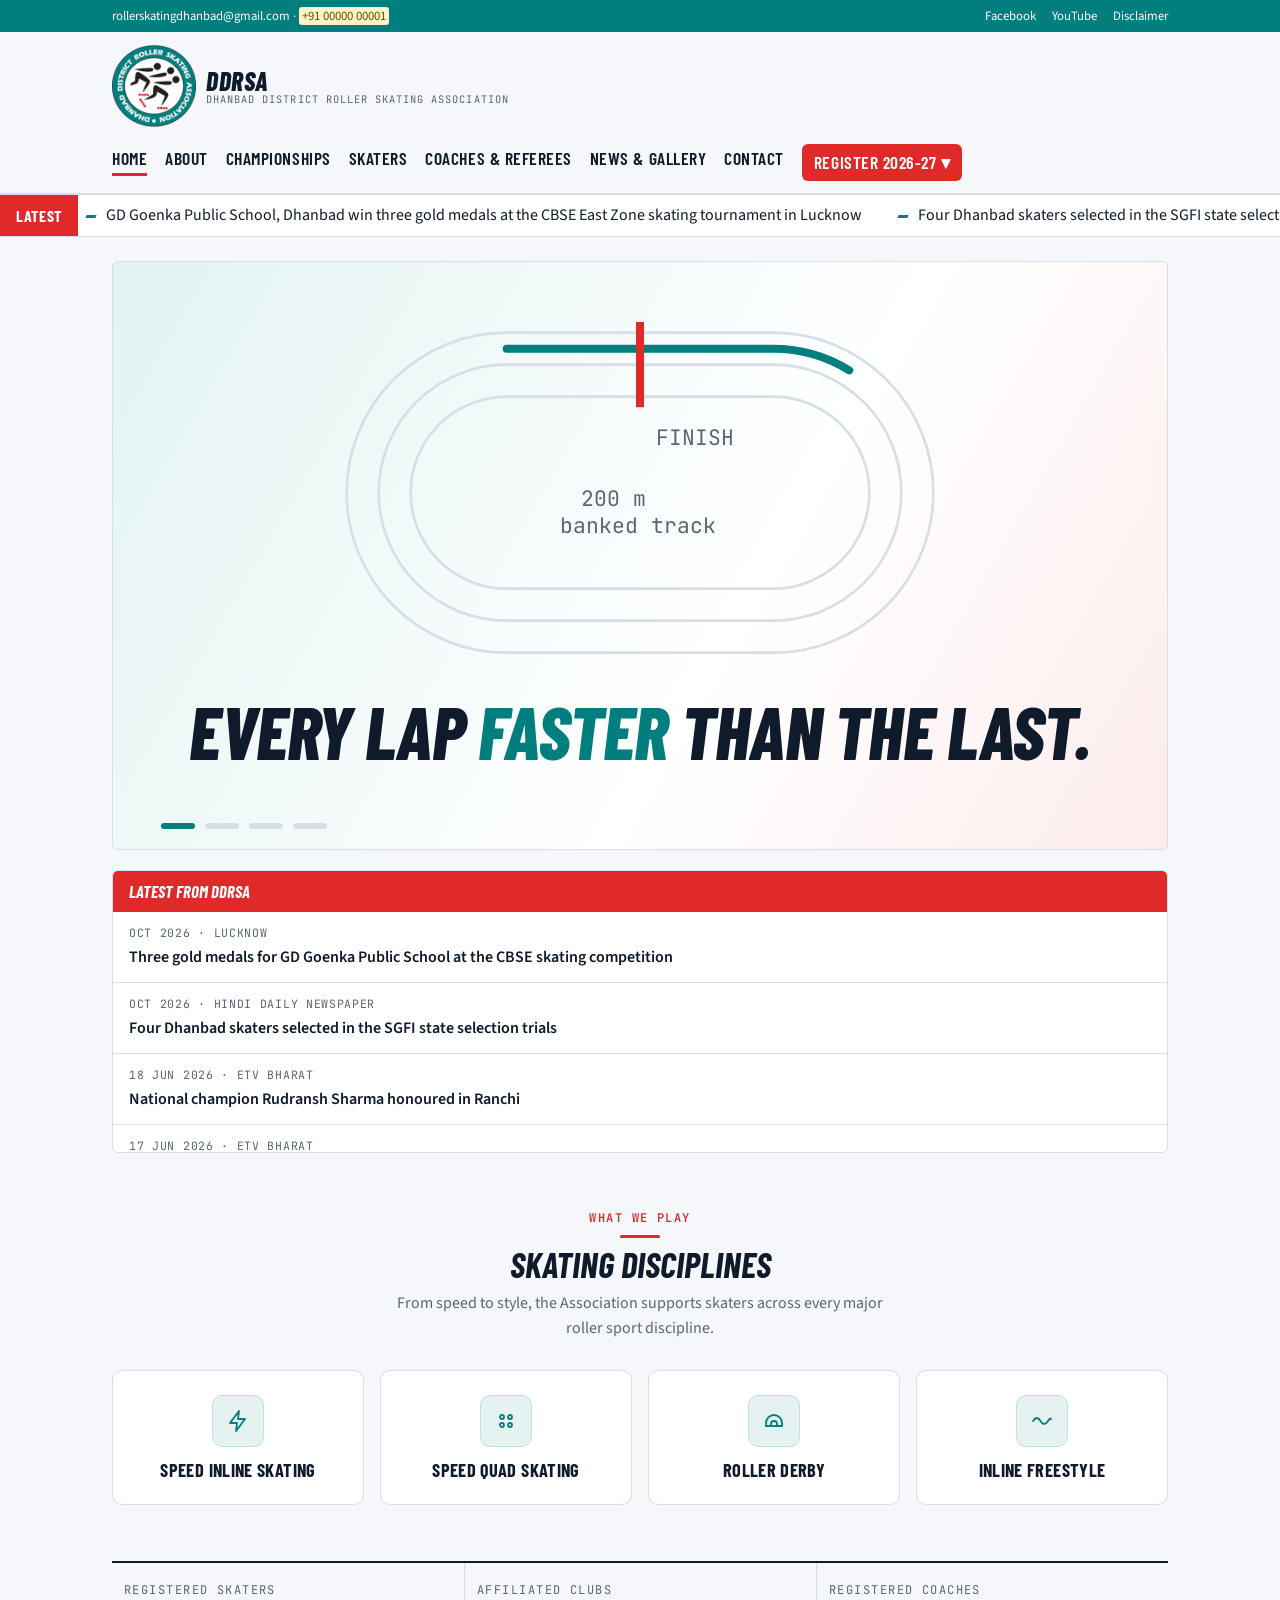
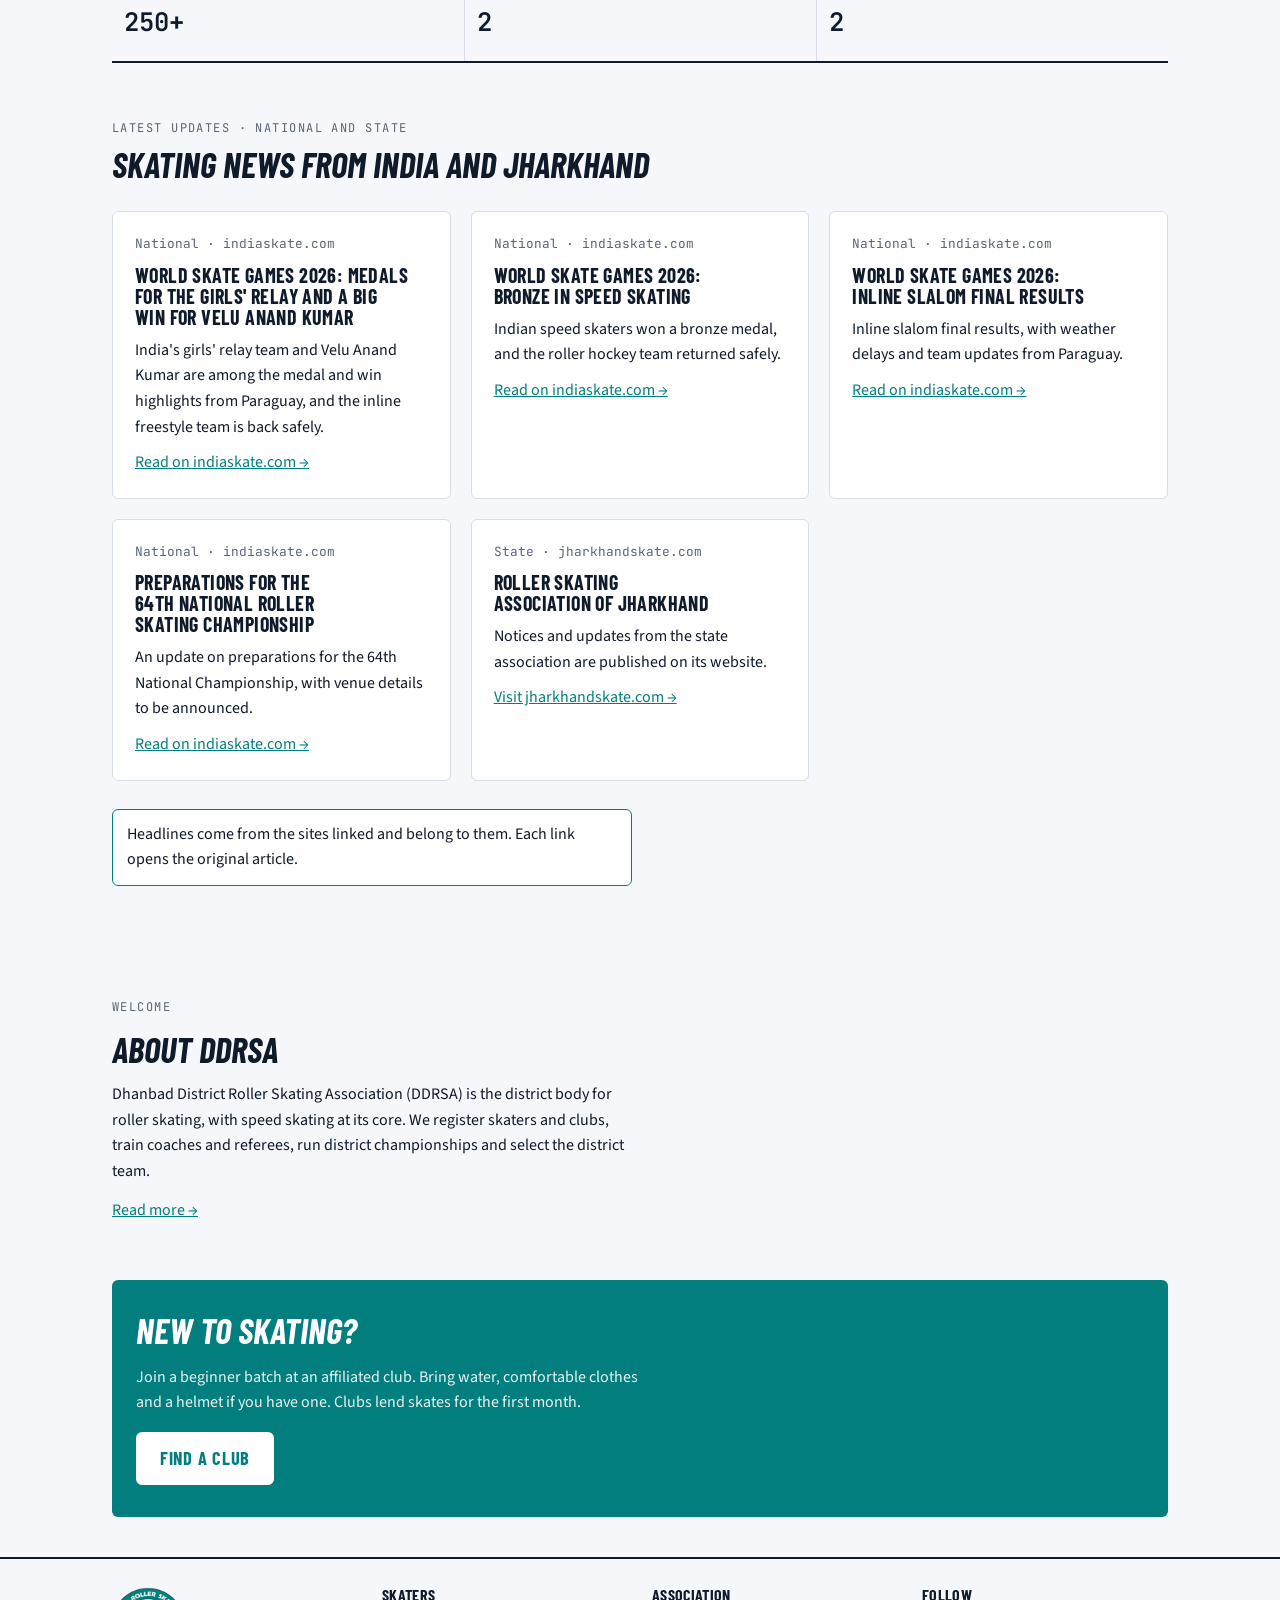
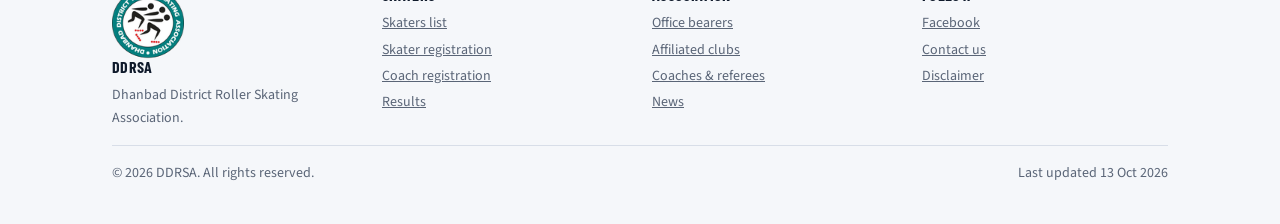
==== index.html @ 50cd53fa "Home stats: remove State medals, Registered skaters 250+ Co-Authored-By: Claude Sonnet 5.5 <noreply@" ====
<!doctype html>
<html lang="en">
<head>
<meta charset="utf-8">
<meta name="viewport" content="width=device-width, initial-scale=1, viewport-fit=cover">
<title>DDRSA Speed Skating</title>
<meta name="description" content="DDRSA, the Dhanbad District Roller Skating Association: skater registration, championships, results, coaches, referees and news.">
<link rel="preconnect" href="https://fonts.googleapis.com">
<link rel="preconnect" href="https://fonts.gstatic.com" crossorigin>
<link rel="stylesheet" href="https://fonts.googleapis.com/css2?family=Barlow+Condensed:ital,wght@0,600;0,700;1,700;1,800&family=JetBrains+Mono:wght@400;500;600&family=Source+Sans+3:wght@400;600&display=swap">
<link rel="stylesheet" href="styles.css">
<link rel="icon" href="img/ddrsa-logo-32.png">
</head>
<body>
<div class="topbar">
  <div class="wrap">
    <span>rollerskatingdhanbad@gmail.com · <span class="ph">+91 00000 00001</span></span>
    <span class="links">
      <a href="https://www.facebook.com/profile.php?id=61550527074997" target="_blank" rel="noopener">Facebook</a>
      <a href="https://www.facebook.com/profile.php?id=61550527074997" target="_blank" rel="noopener">YouTube</a>
      <a href="contact.html#disclaimer">Disclaimer</a>
    </span>
  </div>
</div>
<header class="site-head">
  <div class="wrap">
    <a class="brand" href="index.html">
      <img class="brand-mark" src="img/ddrsa-logo-192.png" alt="DDRSA logo" width="60" height="60">
      <span class="brand-name">DDRSA<span class="brand-sub">Dhanbad District Roller Skating Association</span></span>
    </a>
    <nav aria-label="Main">
      <ul class="nav">
      <li><a href="index.html" aria-current="page">Home</a></li>
      <li><a href="about.html">About</a></li>
      <li><a href="championships.html">Championships</a></li>
      <li><a href="skaters.html">Skaters</a></li>
      <li><a href="officials.html">Coaches &amp; Referees</a></li>
      <li><a href="news.html">News &amp; Gallery</a></li>
      <li><a href="contact.html">Contact</a></li>
      <li class="cta has-sub">
        <button type="button" class="sub-toggle" aria-expanded="false" aria-controls="reg-menu">Register 2026-27 <span aria-hidden="true">▾</span></button>
        <ul class="sub" id="reg-menu" hidden>
          <li><a href="registration.html#skater">Skater registration</a></li>
          <li><a href="registration.html#coach">Coach registration</a></li>
        </ul>
      </li>
      </ul>
    </nav>
  </div>
</header>
<main>
<section class="ribbon" aria-label="Latest announcements">
  <span class="ribbon-label">Latest</span>
  <div class="ribbon-viewport">
    <div class="ribbon-track">
      <ul><li><a href="news.html#news">GD Goenka Public School, Dhanbad win three gold medals at the CBSE East Zone skating tournament in Lucknow</a></li><li><a href="news.html#news">Four Dhanbad skaters selected in the SGFI state selection trials</a></li><li><a href="news.html">National champion Rudransh Sharma honoured at the national championship in Ranchi</a></li></ul>
      <ul aria-hidden="true"><li><a tabindex="-1" href="news.html#news">GD Goenka Public School, Dhanbad win three gold medals at the CBSE East Zone skating tournament in Lucknow</a></li><li><a tabindex="-1" href="news.html#news">Four Dhanbad skaters selected in the SGFI state selection trials</a></li><li><a tabindex="-1" href="news.html">National champion Rudransh Sharma honoured at the national championship in Ranchi</a></li></ul>
    </div>
  </div>
</section>

<div class="wrap">
  <div class="hero-grid">
  <section class="slider" aria-roledescription="carousel" aria-label="Highlights">
    <div class="slide slide-hero" data-slide>
      <svg class="track-art" viewBox="0 0 480 280" role="img" aria-label="A 200 metre skating track">
      <rect class="oval" x="20" y="20" width="440" height="240" rx="120"/>
      <rect class="oval" x="44" y="44" width="392" height="192" rx="96"/>
      <rect class="oval" x="68" y="68" width="344" height="144" rx="72"/>
      <rect class="oval-strong" x="32" y="32" width="416" height="216" rx="108"/>
      <line class="finish" x1="240" y1="12" x2="240" y2="76"/>
      <text x="252" y="104">FINISH</text>
      <text x="196" y="150">200 m</text>
      <text x="180" y="170">banked track</text>
    </svg>
      <h1>Every lap <span>faster</span> than the last.</h1>
    </div>
    <div class="slide" data-slide hidden>
      <div class="stack">
        <p class="eyebrow">CBSE East Zone, Lucknow</p>
        <h2>Three gold medals for <span>GD Goenka</span> Public School, Dhanbad</h2>
        <p>Rudransh Sharma won two golds and Prisha Ojha one at the CBSE East Zone Roller Skating Tournament in Lucknow.</p>
        <div class="actions"><a class="btn btn-primary" href="news.html#news">Read more</a></div>
      </div>
      <img class="slide-photo" src="img/cbse-east-zone-2026.jpg" alt="Rudransh Sharma and Prisha Ojha with their gold medals in front of the CBSE East Zone Roller Skating Tournament 2026 banner" width="800" height="800">
    </div>
    <div class="slide" data-slide hidden>
      <div class="stack">
        <p class="eyebrow">SGFI Selection Trial</p>
        <h2>Four Dhanbad skaters selected in the <span>SGFI state trials</span></h2>
        <p>Hargun Kaur, Navya Seth, Rudransh Sharma and Prisha Ojha were picked at the 70th SGFI State Level Open Trials in Ranchi for the Jharkhand state camp, ahead of the national SGFI competition.</p>
        <div class="actions"><a class="btn btn-primary" href="news.html#news">Read more</a></div>
      </div>
      <img class="slide-photo wide" src="img/sgfi-upper-wide.jpg" alt="Four Dhanbad skaters selected in the SGFI state selection trials, standing together in racing suits and helmets" width="960" height="540">
    </div>
    <div class="slide" data-slide hidden>
      <div class="stack">
        <p class="eyebrow">National championship</p>
        <h2>Dhanbad skaters race at the <span>12th National Ranking</span> championship</h2>
        <p>Skaters from Dhanbad joined Ranchi, Jamshedpur and Bokaro at the national ranking open speed skating championship at the new Khelgaon rink in Ranchi. Rudransh Sharma won three golds (200 m Time Trial, 500 m and 1 Lap Road), Uttam Kumar Rajwar won two silvers (3000 m Road and 500 m D) and Sharanaya Upadhyaa won bronze in the 4 Lap Rink event.</p>
        <div class="actions"><a class="btn btn-primary" href="news.html">Read more</a></div>
      </div>
      <div class="photo-row slide-row"><img src="img/podium-12th-ranking-a.jpg" alt="Podium photo of Dhanbad skaters with medals at the 12th National Ranking championship, photo 1" width="480" height="480"><img src="img/podium-12th-ranking-b.jpg" alt="Podium photo of Dhanbad skaters with medals at the 12th National Ranking championship, photo 2" width="480" height="480"><img src="img/podium-12th-ranking-c.jpg" alt="Podium photo of Dhanbad skaters with medals at the 12th National Ranking championship, photo 3" width="480" height="480"></div>
    </div>
    <div class="slider-ctrl" role="group" aria-label="Choose slide">
      <button class="dot" type="button" aria-label="Slide 1" aria-current="true"></button>
      <button class="dot" type="button" aria-label="Slide 2"></button>
      <button class="dot" type="button" aria-label="Slide 3"></button>
      <button class="dot" type="button" aria-label="Slide 4"></button>
    </div>
  </section>
  <aside class="updates" id="ddrsa-updates" aria-label="Latest updates from DDRSA" hidden>
    <h2 class="updates-title">Latest from DDRSA</h2>
    <div class="updates-view"><div class="updates-track" id="updates-track"></div></div>
  </aside>
  </div>

  <section class="section disciplines" id="disciplines">
    <div class="section-head center"><p class="eyebrow">What we play</p><h2>Skating disciplines</h2>
      <p>From speed to style, the Association supports skaters across every major roller sport discipline.</p></div>
    <div class="disc-grid">
      <article class="disc-card"><span class="disc-icon"><svg viewBox="0 0 24 24" width="24" height="24" fill="none" stroke="currentColor" stroke-width="1.8" stroke-linecap="round" stroke-linejoin="round" aria-hidden="true"><path d="M13 2 4 14h7l-1 8 9-12h-7l1-8z"/></svg></span><h3>Speed Inline Skating</h3></article>
      <article class="disc-card"><span class="disc-icon"><svg viewBox="0 0 24 24" width="24" height="24" fill="none" stroke="currentColor" stroke-width="1.8" stroke-linecap="round" stroke-linejoin="round" aria-hidden="true"><circle cx="8" cy="8" r="2"/><circle cx="16" cy="8" r="2"/><circle cx="8" cy="16" r="2"/><circle cx="16" cy="16" r="2"/></svg></span><h3>Speed Quad Skating</h3></article>
      <article class="disc-card"><span class="disc-icon"><svg viewBox="0 0 24 24" width="24" height="24" fill="none" stroke="currentColor" stroke-width="1.8" stroke-linecap="round" stroke-linejoin="round" aria-hidden="true"><path d="M4 17v-3a8 8 0 0 1 16 0v3"/><path d="M4 17h16"/><path d="M9 17v-2a3 3 0 0 1 6 0v2"/></svg></span><h3>Roller Derby</h3></article>
      <article class="disc-card"><span class="disc-icon"><svg viewBox="0 0 24 24" width="24" height="24" fill="none" stroke="currentColor" stroke-width="1.8" stroke-linecap="round" stroke-linejoin="round" aria-hidden="true"><path d="M3 12c2.5-4 5-4 7.5 0s5 4 7.5 0 2.5-2 3-2"/></svg></span><h3>Inline FreeStyle</h3></article>
    </div>
  </section>


  <div class="board" aria-label="Association at a glance">
    <div><span class="eyebrow">Registered skaters</span><span class="num">250+</span></div>
    <div><span class="eyebrow">Affiliated clubs</span><span class="num">2</span></div>
    <div><span class="eyebrow">Registered coaches</span><span class="num">2</span></div>
  </div>
  <section class="section" id="national-news">
    <div class="section-head"><p class="eyebrow">Latest updates · National and state</p><h2>Skating news from India and Jharkhand</h2></div>
    <div class="grid" id="national-grid">
      <article class="card" data-src="indiaskate.com">
        <span class="meta">National · indiaskate.com</span>
        <h3>World Skate Games 2026: medals for the girls' relay and a big win for Velu Anand Kumar</h3>
        <p>India's girls' relay team and Velu Anand Kumar are among the medal and win highlights from Paraguay, and the inline freestyle team is back safely.</p>
        <a href="https://indiaskate.com/world-skate-games-2026-historic-medals-for-girls-relay-and-velu-anand-kumar-massive-victory-against-host-nation-paraguay-and-safe-return-of-inline-freestyle-team/" target="_blank" rel="noopener">Read on indiaskate.com →</a>
      </article>
      <article class="card" data-src="indiaskate.com">
        <span class="meta">National · indiaskate.com</span>
        <h3>World Skate Games 2026: bronze in speed skating</h3>
        <p>Indian speed skaters won a bronze medal, and the roller hockey team returned safely.</p>
        <a href="https://indiaskate.com/world-skate-games-2026-bronze-medal-victory-in-speed-skating-roller-hockey-team-safe-return/" target="_blank" rel="noopener">Read on indiaskate.com →</a>
      </article>
      <article class="card" data-src="indiaskate.com">
        <span class="meta">National · indiaskate.com</span>
        <h3>World Skate Games 2026: inline slalom final results</h3>
        <p>Inline slalom final results, with weather delays and team updates from Paraguay.</p>
        <a href="https://indiaskate.com/fwd-world-skate-games-2026-inline-slalom-final-results-weather-delays-and-team-updates/" target="_blank" rel="noopener">Read on indiaskate.com →</a>
      </article>
      <article class="card" data-src="indiaskate.com">
        <span class="meta">National · indiaskate.com</span>
        <h3>Preparations for the 64th National Roller Skating Championship</h3>
        <p>An update on preparations for the 64th National Championship, with venue details to be announced.</p>
        <a href="https://indiaskate.com/preparations-for-the-64th-national-roller-skating-championship-venue-details-announcement/" target="_blank" rel="noopener">Read on indiaskate.com →</a>
      </article>
      <article class="card" data-src="jharkhandskate.com">
        <span class="meta">State · jharkhandskate.com</span>
        <h3>Roller Skating Association of Jharkhand</h3>
        <p>Notices and updates from the state association are published on its website.</p>
        <a href="https://jharkhandskate.com/" target="_blank" rel="noopener">Visit jharkhandskate.com →</a>
      </article>
    </div>
    <p class="notice">Headlines come from the sites linked and belong to them. Each link opens the original article.</p>
  </section>

  <section class="section split">
    <div class="stack">
      <p class="eyebrow">Welcome</p>
      <h2>About DDRSA</h2>
      <p>Dhanbad District Roller Skating Association (DDRSA) is the district body for roller skating, with speed skating at its core. We register skaters and clubs, train coaches and referees, run district championships and select the district team.</p>
      <a href="about.html">Read more →</a>
    </div>
  </section>

  <section class="band">
    <h2>New to skating?</h2>
    <p>Join a beginner batch at an affiliated club. Bring water, comfortable clothes and a helmet if you have one. Clubs lend skates for the first month.</p>
    <a class="btn" href="about.html#clubs">Find a club</a>
  </section>
</div>
</main>
<script>
(function () {
  var slides = document.querySelectorAll("[data-slide]"), dots = document.querySelectorAll(".dot"), i = 0, t;
  function show(n) {
    i = (n + slides.length) % slides.length;
    slides.forEach(function (s, k) { s.hidden = k !== i; });
    dots.forEach(function (d, k) { d.setAttribute("aria-current", k === i ? "true" : "false"); });
  }
  function auto() {
    if (window.matchMedia("(prefers-reduced-motion: reduce)").matches) return;
    clearInterval(t); t = setInterval(function () { show(i + 1); }, 6000);
  }
  dots.forEach(function (d, k) { d.addEventListener("click", function () { show(k); auto(); }); });
  auto();
})();
</script>
<footer class="site-foot">
  <div class="wrap">
    <div class="foot-cols">
      <div><img class="foot-logo" src="img/ddrsa-logo-96.png" alt="" width="72" height="72"><h3>DDRSA</h3><p>Dhanbad District Roller Skating Association.</p></div>
      <div><h3>Skaters</h3><ul>
        <li><a href="skaters.html">Skaters list</a></li>
        <li><a href="registration.html#skater">Skater registration</a></li>
        <li><a href="registration.html#coach">Coach registration</a></li>
        <li><a href="championships.html#results">Results</a></li>
        </ul></div>
      <div><h3>Association</h3><ul>
        <li><a href="about.html#bearers">Office bearers</a></li>
        <li><a href="about.html#clubs">Affiliated clubs</a></li>
        <li><a href="officials.html">Coaches &amp; referees</a></li>
        <li><a href="news.html">News</a></li></ul></div>
      <div><h3>Follow</h3><ul>
        <li><a href="https://www.facebook.com/profile.php?id=61550527074997" target="_blank" rel="noopener">Facebook</a></li>
        <li><a href="contact.html">Contact us</a></li>
        <li><a href="contact.html#disclaimer">Disclaimer</a></li></ul></div>
    </div>
    <div class="foot-bottom"><span>© 2026 DDRSA. All rights reserved.</span><span>Last updated 13 Oct 2026</span></div>
  </div>
</footer>
<script src="site-config.js"></script>
<script>
// Replaces the fixed cards with the latest posts when the feed loads; the fixed cards stay if it does not.
(function () {
  var grid = document.getElementById("national-grid");
  if (!window.DDRSA_API || !grid) return;
  fetch(window.DDRSA_API + "?feed=news").then(function (r) { return r.json(); }).then(function (d) {
    var items = (d.items || []).filter(function (i) { return i.title && /^https:\/\//i.test(i.link); });
    ["indiaskate.com", "jharkhandskate.com"].forEach(function (site) {
      var mine = items.filter(function (i) { return i.source === site; }).slice(0, site === "indiaskate.com" ? 4 : 2);
      if (!mine.length) return;
      grid.querySelectorAll('[data-src="' + site + '"]').forEach(function (c) { c.remove(); });
      mine.forEach(function (i) {
        var c = document.createElement("article"); c.className = "card"; c.setAttribute("data-src", site);
        var m = document.createElement("span"); m.className = "meta";
        var when = i.date ? new Date(i.date).toLocaleDateString("en-IN", { day: "numeric", month: "short", year: "numeric" }) + " · " : "";
        m.textContent = when + site;
        var t = document.createElement("h3"); t.textContent = i.title;
        var p = document.createElement("p"); p.textContent = i.excerpt || "";
        var a = document.createElement("a"); a.href = i.link; a.target = "_blank"; a.rel = "noopener"; a.textContent = "Read on " + site + " →";
        c.appendChild(m); c.appendChild(t); if (i.excerpt) c.appendChild(p); c.appendChild(a);
        grid.appendChild(c);
      });
    });
    grid.querySelectorAll('[data-src="jharkhandskate.com"]').forEach(function (c) { grid.appendChild(c); });
  }).catch(function () {});
})();
</script>
<script>
// Builds the "Latest from DDRSA" panel. Each item links to its card on news.html (ids n-1, n-2, ... in the same order).
(function () {
  var items = [["Oct 2026 · Lucknow", "Three gold medals for GD Goenka Public School at the CBSE skating competition"], ["Oct 2026 · Hindi daily newspaper", "Four Dhanbad skaters selected in the SGFI state selection trials"], ["18 Jun 2026 · ETV Bharat", "National champion Rudransh Sharma honoured in Ranchi"], ["17 Jun 2026 · ETV Bharat", "Dhanbad skaters race at the 12th National Ranking Open Speed Skating Championship"], ["12 Jan 2026 · ETV Bharat", "37 medals at 14: meet Dhanbad skater Rudransh"], ["30 Dec 2025 · Birsa Bhumi Live", "Gold and bronze at the 69th National School Skating Competition"], ["Aug 2025 · G D Goenka Public School, Dhanbad", "Dhanbad skaters win medals at the CBSE Zonal Skating Championship"], ["Jun 2025 · DDRSA", "Navya Barnwal wins silver at the 9th Ranking Open National Championship in Kolkata"], ["Feb 2025 · DDRSA", "Asian bronze medalist Dhanush Babu trains Dhanbad skaters"]];
  var panel = document.getElementById("ddrsa-updates"), track = document.getElementById("updates-track");
  if (!panel) return;
  function list(hidden) {
    var ul = document.createElement("ul"); if (hidden) ul.setAttribute("aria-hidden", "true");
    items.forEach(function (it, n) {
      var li = document.createElement("li"), a = document.createElement("a");
      a.href = "news.html#n-" + (n + 1); if (hidden) a.tabIndex = -1;
      var m = document.createElement("span"); m.textContent = it[0];
      var t = document.createElement("strong"); t.textContent = it[1];
      a.appendChild(m); a.appendChild(t); li.appendChild(a); ul.appendChild(li);
    });
    return ul;
  }
  track.appendChild(list(false)); track.appendChild(list(true));
  panel.hidden = false;
})();
</script>
<script src="site.js"></script>
</body>
</html>
---- styles.css ----
/* Layout concept: a 200 m skating track. Lane lines run under section heads,
   lap-time numbers set in mono, slanted condensed display type for speed. */
:root {
  --ink: #0f1a2b;          /* track asphalt navy */
  --paper: #f5f7fa;        /* rink-white, cool */
  --surface: #ffffff;
  --muted: #5a6577;
  --line: #d8dee8;
  --lane: #027e7e;         /* logo teal */
  --signal: #e02a2a;       /* logo wheel red */
  --on-lane: #ffffff;
  --ph-bg: #fff4c7;
  --ph-fg: #6b4e00;

  --f-display: "Barlow Condensed", "Arial Narrow", "Helvetica Neue", Arial, sans-serif;
  --f-body: "Source Sans 3", "Segoe UI", system-ui, -apple-system, sans-serif;
  --f-mono: "JetBrains Mono", ui-monospace, "SFMono-Regular", Menlo, monospace;

  --s-1: 0.875rem; --s0: 1rem; --s1: 1.25rem; --s2: 1.6rem; --s3: 2.2rem; --s4: clamp(2.6rem, 7vw, 4.6rem);
  --radius: 6px;
  --max: 1120px;
  color-scheme: light;
}

* { box-sizing: border-box; }
html { scroll-behavior: smooth; }
@media (prefers-reduced-motion: reduce) { html { scroll-behavior: auto; } * { animation: none !important; transition: none !important; } }
body {
  margin: 0; background: var(--paper); color: var(--ink);
  font-family: var(--f-body); font-size: var(--s0); line-height: 1.6;
}
img { max-width: 100%; display: block; }
a { color: var(--lane); }
a:focus-visible, button:focus-visible, input:focus-visible, select:focus-visible, textarea:focus-visible {
  outline: 3px solid var(--signal); outline-offset: 2px;
}
h1, h2, h3 { font-family: var(--f-display); line-height: 1.05; text-wrap: balance; margin: 0; }
h1 { font-size: var(--s4); font-weight: 800; font-style: italic; text-transform: uppercase; letter-spacing: -0.01em; }
h2 { font-size: var(--s3); font-weight: 700; font-style: italic; text-transform: uppercase; }
h3 { font-size: var(--s1); font-weight: 700; text-transform: uppercase; letter-spacing: 0.02em; }
p { margin: 0; max-width: 65ch; }
.mono { font-family: var(--f-mono); font-variant-numeric: tabular-nums; }
.eyebrow { font-family: var(--f-mono); font-size: 0.75rem; letter-spacing: 0.12em; text-transform: uppercase; color: var(--muted); }

/* Placeholder text the association still needs to fill in */
.ph { background: var(--ph-bg); color: var(--ph-fg); padding: 0 0.25em; border-radius: 3px; }

.wrap { max-width: var(--max); margin: 0 auto; padding-inline: 16px; }
@media (min-width: 700px) { .wrap { padding-inline: 32px; } }

/* Header */
.site-head { position: sticky; top: env(safe-area-inset-top, 0px); z-index: 10; background: var(--paper); border-bottom: 1px solid var(--line); }
.site-head .wrap { display: flex; align-items: center; justify-content: space-between; gap: 16px; flex-wrap: wrap; padding-block: 12px; }
.brand { display: flex; align-items: center; gap: 10px; color: var(--ink); text-decoration: none; }
.brand-mark { width: 84px; height: 84px; flex: none; }
.foot-logo { width: 72px; height: 72px; }
.brand-name { font-family: var(--f-display); font-weight: 800; font-style: italic; font-size: 1.6rem; letter-spacing: 0.02em; line-height: 1; }
.brand-sub { display: block; font-family: var(--f-mono); font-size: 0.65rem; letter-spacing: 0.1em; text-transform: uppercase; color: var(--muted); font-style: normal; font-weight: 400; }
.nav { display: flex; flex-wrap: wrap; gap: 4px 18px; list-style: none; margin: 0; padding: 0; }
.nav a { color: var(--ink); text-decoration: none; font-family: var(--f-display); font-weight: 600; font-size: 1.1rem; text-transform: uppercase; letter-spacing: 0.03em; padding-block: 4px; border-bottom: 3px solid transparent; }
.nav a:hover { border-bottom-color: var(--line); }
.nav a[aria-current="page"] { border-bottom-color: var(--signal); }

/* Lane line divider: the 4 lane markings of a track */
.lanes { height: 14px; background:
  linear-gradient(var(--line), var(--line)) 0 0 / 100% 2px no-repeat,
  linear-gradient(var(--line), var(--line)) 0 6px / 100% 2px no-repeat,
  linear-gradient(var(--line), var(--line)) 0 12px / 100% 2px no-repeat; }

/* Hero */
.hero { padding-block: 56px 40px; display: grid; gap: 32px; }
@media (min-width: 900px) { .hero { grid-template-columns: 1.15fr 1fr; align-items: center; padding-block: 80px 56px; } }
.hero-copy { display: grid; gap: 20px; min-width: 0; }
.hero h1 span { color: var(--lane); }
.lede { font-size: var(--s1); color: var(--muted); }
.track-art { width: 100%; max-width: 100%; height: auto; }
.track-art .oval { fill: none; stroke: var(--line); stroke-width: 2; }
.track-art .oval-strong { fill: none; stroke: var(--lane); stroke-width: 6; stroke-linecap: round; stroke-dasharray: 260 1200; animation: lap 6s linear infinite; }
.track-art .finish { stroke: var(--signal); stroke-width: 6; }
.track-art text { fill: var(--muted); font-family: var(--f-mono); font-size: 13px; }
@keyframes lap { to { stroke-dashoffset: -1460; } }

.actions { display: flex; flex-wrap: wrap; gap: 12px; }
.btn { display: inline-block; font-family: var(--f-display); font-weight: 700; font-size: 1.15rem; text-transform: uppercase; letter-spacing: 0.04em; text-decoration: none; padding: 10px 22px; border-radius: var(--radius); border: 2px solid var(--lane); cursor: pointer; }
.btn-primary { background: var(--lane); color: var(--on-lane); }
.btn-ghost { background: transparent; color: var(--lane); }
.btn:hover { filter: brightness(1.08); }

/* Sections */
.section { padding-block: 56px; display: grid; gap: 28px; }
.section-head { display: grid; gap: 8px; }
.page-head { padding-block: 48px 24px; display: grid; gap: 14px; }

.grid { display: grid; gap: 20px; grid-template-columns: repeat(auto-fit, minmax(min(100%, 260px), 1fr)); }
.card { background: var(--surface); border: 1px solid var(--line); border-radius: var(--radius); padding: 22px; display: grid; gap: 10px; align-content: start; min-width: 0; }
.card .eyebrow { color: var(--lane); }

/* Stat strip, like a results board */
.board { display: grid; grid-template-columns: repeat(auto-fit, minmax(min(100%, 180px), 1fr)); border-top: 2px solid var(--ink); border-bottom: 2px solid var(--ink); }
.board div { padding: 18px 12px; display: grid; gap: 2px; }
.board div + div { border-left: 1px solid var(--line); }
@media (max-width: 560px) { .board div + div { border-left: 0; border-top: 1px solid var(--line); } }
.board .num { font-family: var(--f-mono); font-size: var(--s2); font-weight: 600; font-variant-numeric: tabular-nums; }

/* Events list */
.events { display: grid; gap: 0; border-top: 1px solid var(--line); }
.event { display: grid; gap: 6px 24px; padding-block: 20px; border-bottom: 1px solid var(--line); grid-template-columns: 1fr; }
@media (min-width: 720px) { .event { grid-template-columns: 140px 1fr auto; align-items: baseline; } }
.event .date { font-family: var(--f-mono); font-variant-numeric: tabular-nums; color: var(--lane); font-weight: 600; }
.event h3 { font-size: var(--s1); }
.event p { color: var(--muted); }
.tag { display: inline-block; font-family: var(--f-mono); font-size: 0.72rem; letter-spacing: 0.08em; text-transform: uppercase; border: 1px solid var(--line); border-radius: 999px; padding: 2px 10px; color: var(--muted); white-space: nowrap; }
.tag.open { border-color: var(--lane); color: var(--lane); }

/* Table */
.table-wrap { overflow-x: auto; border: 1px solid var(--line); border-radius: var(--radius); background: var(--surface); }
table { border-collapse: collapse; width: 100%; min-width: 520px; }
th, td { text-align: left; padding: 12px 16px; border-bottom: 1px solid var(--line); }
th { font-family: var(--f-mono); font-size: 0.75rem; letter-spacing: 0.08em; text-transform: uppercase; color: var(--muted); font-weight: 500; }
td.mono { white-space: nowrap; }
tr:last-child td { border-bottom: 0; }

/* Split layout */
.split { display: grid; gap: 32px; }
@media (min-width: 860px) { .split { grid-template-columns: 1fr 1fr; } }
.split > * { min-width: 0; }
.stack { display: grid; gap: 14px; align-content: start; }
.checks { list-style: none; padding: 0; margin: 0; display: grid; gap: 10px; }
.checks li { padding-left: 28px; position: relative; }
.checks li::before { content: ""; position: absolute; left: 0; top: 0.55em; width: 16px; height: 4px; background: var(--signal); transform: skewX(-20deg); }

/* Callout band */
.band { background: var(--lane); color: var(--on-lane); border-radius: var(--radius); padding: 32px 24px; display: grid; gap: 16px; }
.band h2 { color: var(--on-lane); }
.band p { opacity: 0.92; }
.band .btn { background: var(--on-lane); color: var(--lane); border-color: var(--on-lane); justify-self: start; }

/* Form */
form { display: grid; gap: 16px; }
.field { display: grid; gap: 6px; }
label { font-weight: 600; }
input, select, textarea { font: inherit; color: var(--ink); background: var(--surface); border: 1px solid var(--line); border-radius: var(--radius); padding: 10px 12px; width: 100%; }
textarea { min-height: 130px; resize: vertical; }
.form-note { font-size: var(--s-1); color: var(--muted); }
.notice { padding: 12px 14px; border-radius: var(--radius); background: var(--surface); border: 1px solid var(--lane); }

dl.contact { display: grid; grid-template-columns: auto 1fr; gap: 10px 20px; margin: 0; }
dl.contact dt { font-family: var(--f-mono); font-size: 0.75rem; letter-spacing: 0.08em; text-transform: uppercase; color: var(--muted); padding-top: 3px; }
dl.contact dd { margin: 0; min-width: 0; overflow-wrap: anywhere; }

/* Footer */
.site-foot { margin-top: 40px; border-top: 2px solid var(--ink); padding-block: 28px 40px; }
.site-foot .wrap { display: flex; flex-wrap: wrap; gap: 16px 32px; justify-content: space-between; color: var(--muted); font-size: var(--s-1); }
.site-foot a { color: var(--muted); }

/* ---- Federation-style additions ---- */
.topbar { background: var(--lane); color: #fff; font-size: 0.8rem; }
.topbar .wrap { display: flex; flex-wrap: wrap; justify-content: space-between; gap: 6px 20px; padding-block: 6px; }
.topbar a { color: #fff; text-decoration: none; }
.topbar a:hover { text-decoration: underline; }
.topbar .links { display: flex; flex-wrap: wrap; gap: 4px 16px; }
.topbar .login { color: #fff; font-weight: 700; background: var(--signal); padding: 0 8px; border-radius: 3px; }

.nav .cta a { background: var(--signal); color: #fff; padding: 4px 12px; border-radius: var(--radius); border-bottom: 0; }

/* Hero slider */
.slider { position: relative; margin-top: 24px; border-radius: var(--radius); overflow: hidden; background: linear-gradient(120deg, #e2f3f2 0%, #ffffff 60%, #fdecec 100%); color: var(--ink); border: 1px solid var(--line); }
.slide { display: grid; gap: 18px; padding: 40px 24px 72px; min-height: 320px; align-content: center; }
@media (min-width: 900px) { .slide { grid-template-columns: 1.2fr 1fr; align-items: center; padding: 56px 48px 80px; } }
.slide > * { min-width: 0; }
.slide h1, .slide h2 { color: var(--ink); font-size: var(--s4); }
.slide h1 span, .slide h2 span { color: var(--lane); }
.slide p { color: var(--muted); font-size: var(--s1); }
.slide .eyebrow { color: var(--lane); }




.slider-ctrl { position: absolute; left: 24px; right: 24px; bottom: 20px; display: flex; gap: 10px; align-items: center; }
@media (min-width: 900px) { .slider-ctrl { left: 48px; } }
.dot { width: 34px; height: 6px; border: 0; border-radius: 3px; background: var(--line); cursor: pointer; padding: 0; }
.dot[aria-current="true"] { background: var(--lane); }
.big-num { font-family: var(--f-mono); font-size: clamp(3rem, 10vw, 6rem); font-weight: 600; color: var(--lane); line-height: 1; }

/* Registration banner */
.reg-banner { display: grid; gap: 16px; padding: 24px; border: 2px solid var(--signal); border-radius: var(--radius); background: var(--surface); }
@media (min-width: 760px) { .reg-banner { grid-template-columns: 1fr auto; align-items: center; } }
.reg-banner > * { min-width: 0; }

.card .btn { justify-self: start; font-size: 1rem; padding: 6px 16px; }
.card .meta { font-family: var(--f-mono); font-size: 0.8rem; color: var(--muted); font-variant-numeric: tabular-nums; }
.card-head { display: flex; justify-content: space-between; gap: 10px; align-items: baseline; flex-wrap: wrap; }

/* Category tiles (like discipline icons) */
.cats { display: grid; gap: 12px; grid-template-columns: repeat(auto-fit, minmax(min(100%, 150px), 1fr)); }
.cat { display: grid; gap: 6px; padding: 18px 14px; border: 1px solid var(--line); border-radius: var(--radius); background: var(--surface); text-decoration: none; color: var(--ink); }
.cat:hover { border-color: var(--lane); }
.cat .ages { font-family: var(--f-mono); color: var(--lane); font-weight: 600; font-variant-numeric: tabular-nums; }
.cat strong { font-family: var(--f-display); font-size: 1.2rem; text-transform: uppercase; }

/* Media tiles (gallery / video placeholders) */
.media { aspect-ratio: 16 / 10; max-width: 100%; border-radius: var(--radius); background:
  repeating-linear-gradient(-20deg, color-mix(in srgb, var(--lane) 18%, var(--surface)) 0 14px, var(--surface) 14px 28px);
  display: grid; place-items: center; border: 1px solid var(--line); color: var(--muted); font-family: var(--f-mono); font-size: 0.75rem; text-transform: uppercase; letter-spacing: 0.08em; position: relative; }
.media.video::after { content: ""; width: 0; height: 0; border-left: 22px solid var(--lane); border-top: 14px solid transparent; border-bottom: 14px solid transparent; position: absolute; }
.media.video span { position: absolute; bottom: 10px; left: 12px; }

.medals { display: grid; grid-template-columns: repeat(3, 1fr); gap: 12px; }
.medal { padding: 16px; border-radius: var(--radius); background: var(--surface); border: 1px solid var(--line); display: grid; gap: 2px; text-align: center; }
.medal .num { font-family: var(--f-mono); font-size: var(--s3); font-weight: 600; }
.medal.gold { border-top: 5px solid #d4a514; } .medal.silver { border-top: 5px solid #9aa3ad; } .medal.bronze { border-top: 5px solid #b0703a; }

/* Sub-nav tabs within a page */
.subnav { display: flex; flex-wrap: wrap; gap: 8px; }
.subnav a { font-family: var(--f-mono); font-size: 0.8rem; text-transform: uppercase; letter-spacing: 0.06em; text-decoration: none; padding: 6px 12px; border: 1px solid var(--line); border-radius: 999px; color: var(--ink); }
.subnav a:hover { border-color: var(--lane); color: var(--lane); }

.form-grid { display: grid; gap: 16px; grid-template-columns: repeat(auto-fit, minmax(min(100%, 240px), 1fr)); }
.result-box { padding: 16px; border-radius: var(--radius); border: 2px dashed var(--lane); background: var(--surface); display: grid; gap: 4px; }
.result-box strong { font-family: var(--f-display); font-size: var(--s2); text-transform: uppercase; color: var(--lane); }

.foot-cols { display: grid; gap: 24px; grid-template-columns: repeat(auto-fit, minmax(min(100%, 200px), 1fr)); width: 100%; }
.foot-cols h3 { color: var(--ink); font-size: 1rem; margin-bottom: 8px; }
.foot-cols ul { list-style: none; padding: 0; margin: 0; display: grid; gap: 4px; }
.foot-bottom { width: 100%; display: flex; flex-wrap: wrap; justify-content: space-between; gap: 8px; border-top: 1px solid var(--line); padding-top: 16px; }
.more[hidden] { display: none !important; }
[hidden] { display: none !important; }
@media (max-width: 760px) { .site-head { position: static; } }

/* Moving news ribbon (home page) */
.ribbon { display: flex; align-items: stretch; background: #fff; border-block: 1px solid var(--line); overflow: hidden; }
.ribbon-label { flex: none; background: var(--signal); color: #fff; font-family: var(--f-display); font-weight: 700; text-transform: uppercase; letter-spacing: 0.04em; padding: 8px 16px; display: flex; align-items: center; }
.ribbon-viewport { flex: 1; min-width: 0; overflow: hidden; display: flex; align-items: center; }
.ribbon-track { display: flex; width: max-content; animation: ribbon 45s linear infinite; }
.ribbon:hover .ribbon-track, .ribbon:focus-within .ribbon-track { animation-play-state: paused; }
.ribbon-track ul { display: flex; list-style: none; margin: 0; padding: 0; min-width: 100vw; justify-content: space-around; }
.ribbon-track li { white-space: nowrap; padding: 8px 28px; position: relative; }
.ribbon-track li::before { content: ""; position: absolute; left: 8px; top: 50%; width: 10px; height: 3px; background: var(--lane); transform: skewX(-20deg); }
.ribbon-track a { color: var(--ink); text-decoration: none; }
.ribbon-track a:hover { color: var(--lane); text-decoration: underline; }
@keyframes ribbon { to { transform: translateX(-50%); } }
@media (prefers-reduced-motion: reduce) { .ribbon-viewport { overflow-x: auto; } .ribbon-track ul[aria-hidden] { display: none; } }
.slide p.eyebrow { font-size: 0.8rem; }

/* Facebook Page Plugin */
.fb-feed { display: grid; gap: 10px; justify-items: start; }
.fb-feed iframe { width: 100%; max-width: 500px; height: 640px; border: 1px solid var(--line); border-radius: var(--radius); background: var(--surface); }

/* Office bearer cards with photo */
.person { grid-template-columns: auto 1fr; align-items: center; gap: 16px; }
.avatar { width: 96px; height: 96px; border-radius: 50%; overflow: hidden; display: grid; place-items: center; background: color-mix(in srgb, var(--lane) 14%, var(--surface)); color: var(--lane); font-family: var(--f-display); font-weight: 700; font-size: 2rem; border: 3px solid var(--lane); }
.avatar img { width: 100%; height: 100%; object-fit: cover; }

/* Skating disciplines (home) */
.section-head.center { justify-items: center; text-align: center; }
.section-head.center .eyebrow { color: var(--signal); font-weight: 600; }
.section-head.center .eyebrow::after { content: ""; display: block; width: 40px; height: 3px; margin: 6px auto 0; background: var(--signal); border-radius: 2px; }
.section-head.center p:not(.eyebrow) { color: var(--muted); }
.disc-grid { display: grid; gap: 16px; grid-template-columns: repeat(auto-fit, minmax(min(100%, 150px), 1fr)); }
.disc-card { background: var(--surface); border: 1px solid var(--line); border-radius: 10px; padding: 24px 16px; display: grid; justify-items: center; gap: 14px; text-align: center; transition: border-color .15s, transform .15s; }
.disc-card:hover { border-color: var(--lane); transform: translateY(-2px); }
.disc-icon { width: 52px; height: 52px; border-radius: 10px; display: grid; place-items: center; color: var(--lane); background: color-mix(in srgb, var(--lane) 10%, var(--surface)); border: 1px solid color-mix(in srgb, var(--lane) 25%, var(--surface)); }
.disc-card h3 { font-size: 1.15rem; }

/* Hero slide: track graphic top-left, headline beneath */
.slide-hero { grid-template-columns: 1fr; justify-items: center; text-align: center; align-content: start; gap: 12px; }
@media (min-width: 900px) { .slide-hero { grid-template-columns: 1fr; align-items: start; } }
.slide-hero .track-art { width: min(100%, 640px); margin: -12px 0 0; }
.slide-hero .track-art text { font-size: 16px; }

/* Register dropdown */
.nav .has-sub { position: relative; }
.nav .cta .sub-toggle { font: inherit; font-family: var(--f-display); font-weight: 600; font-size: 1.1rem; text-transform: uppercase; letter-spacing: 0.03em; cursor: pointer; border: 0; background: var(--signal); color: #fff; padding: 4px 12px; border-radius: var(--radius); }
.nav .cta .sub-toggle:hover { filter: brightness(1.08); }
.nav .sub { position: absolute; left: 0; top: calc(100% + 6px); z-index: 30; min-width: 230px; margin: 0; padding: 6px; list-style: none; background: var(--surface); border: 1px solid var(--line); border-radius: var(--radius); box-shadow: 0 8px 24px rgba(15, 26, 43, 0.15); }
@media (min-width: 761px) { .nav .sub { left: auto; right: 0; } }
.nav .sub[hidden] { display: none; }
.nav .sub a { display: block; padding: 8px 12px; border-bottom: 0; border-radius: 4px; background: transparent; color: var(--ink); }
.nav .sub a:hover { background: color-mix(in srgb, var(--lane) 10%, var(--surface)); color: var(--lane); }
.section.tight { padding-bottom: 0; }
.section.split h3 { margin-bottom: 4px; }
.card-img { width: 100%; height: auto; aspect-ratio: 1 / 1; object-fit: cover; border-radius: var(--radius); }
.slide-photo { width: 100%; max-width: 280px; height: auto; aspect-ratio: 1 / 1; object-fit: cover; border-radius: var(--radius); justify-self: center; }
.card-img.wide, .slide-photo.wide { aspect-ratio: 16 / 9; }
.slide-photo.wide { max-width: 420px; }
.card-img.photo43, .slide-photo.photo43 { aspect-ratio: 4 / 3; }
.slide-photo.photo43 { max-width: 380px; }
.card-img.wide, .slide-photo.wide { object-position: center top; }
.photo-row { display: grid; grid-template-columns: repeat(3, 1fr); gap: 6px; }
.photo-row img { width: 100%; height: auto; aspect-ratio: 1 / 1; object-fit: cover; object-position: center top; border-radius: 8px; }
.slide-row { width: 100%; max-width: 520px; justify-self: center; }
.card-img.photo32 { aspect-ratio: 3 / 2; }

/* Photo albums */
.album { display: grid; gap: 18px; margin-bottom: 32px; padding: 16px; border: 1px solid var(--line); border-radius: var(--radius); background: var(--surface); }
@media (min-width: 800px) { .album { grid-template-columns: minmax(0, 1.1fr) minmax(0, 1fr); align-items: center; } .album-grid { grid-column: 1 / -1; } }
.album-cover { width: 100%; height: auto; aspect-ratio: 3 / 2; object-fit: cover; border-radius: var(--radius); }
.album-body { align-content: center; justify-items: start; }
.album .credit { font-family: var(--f-mono); font-size: 0.8rem; color: var(--muted); }
.album-grid { list-style: none; margin: 0; padding: 0; display: grid; gap: 10px; grid-template-columns: repeat(auto-fill, minmax(min(100%, 200px), 1fr)); }
.album-grid[hidden] { display: none; }
.album-grid img { width: 100%; height: auto; aspect-ratio: 3 / 2; object-fit: cover; border-radius: 8px; display: block; }
.more-albums { margin: 8px 0 12px; }
.lightbox { border: 0; padding: 0; background: transparent; max-width: 100vw; max-height: 100vh; width: 100%; height: 100%; }
.lightbox::backdrop { background: rgba(10, 16, 24, 0.88); }
.lightbox-inner { position: relative; width: 100%; height: 100%; display: grid; grid-template-rows: 1fr auto; place-items: center; padding: 16px; gap: 10px; }
.lightbox img { max-width: 100%; max-height: calc(100vh - 110px); object-fit: contain; border-radius: 6px; }
.lightbox p { color: #fff; margin: 0; text-align: center; font-size: 0.95rem; }
.lightbox button { position: absolute; background: rgba(255,255,255,0.92); color: #0e1a26; border: 0; border-radius: 999px; width: 44px; height: 44px; font-size: 1.4rem; cursor: pointer; }
.lightbox .lb-close { top: 12px; right: 12px; } .lightbox .lb-prev { left: 8px; top: 50%; } .lightbox .lb-next { right: 8px; top: 50%; }

/* Skaters list filters */
.filters { display: flex; flex-wrap: wrap; gap: 8px; margin-bottom: 12px; }
.chip { font-family: var(--f-mono); font-size: 0.8rem; text-transform: uppercase; letter-spacing: 0.06em; padding: 8px 14px; border: 1px solid var(--line); border-radius: 999px; background: var(--surface); color: var(--ink); cursor: pointer; min-height: 40px; }
.chip small { font-size: inherit; color: var(--muted); }
.chip[aria-pressed="true"] { background: var(--lane); border-color: var(--lane); color: #fff; }
.chip[aria-pressed="true"] small { color: #fff; }
.hp { position: absolute; left: -9999px; width: 1px; height: 1px; overflow: hidden; }
.field.wide { grid-column: 1 / -1; }
.field textarea { font: inherit; padding: 10px 12px; border: 1px solid var(--line); border-radius: var(--radius); background: var(--surface); color: var(--ink); width: 100%; box-sizing: border-box; resize: vertical; }
.form-sub { margin: 24px 0 12px; font-size: 1rem; }
.consent { display: grid; gap: 10px; margin: 16px 0; }
.check { display: flex; gap: 10px; align-items: flex-start; font-size: 0.95rem; }
.check input { margin-top: 4px; width: 18px; height: 18px; flex: none; }

.name-link { background: none; border: 0; padding: 0; font: inherit; font-weight: 600; color: var(--lane); text-decoration: underline; cursor: pointer; text-align: left; }
.name-link:hover { color: var(--signal); }
.profile { border: 1px solid var(--line); border-radius: 10px; padding: 0; width: min(92vw, 420px); background: var(--surface); color: var(--ink); }
.profile::backdrop { background: rgba(10, 16, 24, 0.6); }
.profile-close { position: absolute; top: 6px; right: 10px; background: none; border: 0; font-size: 1.8rem; line-height: 1; cursor: pointer; color: var(--muted); }
.profile-body { padding: 24px 20px 20px; }
.profile-pic { width: 160px; height: 200px; margin: 0 auto 14px; border-radius: 8px; overflow: hidden; background: var(--line); display: grid; place-items: center; }
.profile-pic img { width: 100%; height: 100%; object-fit: cover; }
.profile-pic.empty span { color: var(--muted); font-size: 0.9rem; }
.profile-body h2 { margin: 0 0 10px; text-align: center; }
.profile-body h3 { margin: 14px 0 4px; font-size: 1rem; }
.profile-facts { display: grid; grid-template-columns: auto 1fr; gap: 4px 14px; margin: 0; }
.profile-facts dt { color: var(--muted); }
.profile-facts dd { margin: 0; }
.profile-titles { margin: 0; white-space: pre-line; }
.profile-links { display: flex; gap: 16px; margin: 14px 0 0; }
.name-thumb { width: 36px; height: 36px; border-radius: 50%; object-fit: cover; vertical-align: middle; margin-right: 10px; background: var(--line); }
td:has(> .name-link) { white-space: nowrap; }
@media (max-width: 560px) { .brand-mark { width: 64px; height: 64px; } }

/* Home: scrolling "Latest from DDRSA" panel. On very wide screens it sits in the empty space right of the
   banner (the banner is unchanged); on smaller screens it sits below the banner. */
.hero-grid { position: relative; padding-top: 24px; }
.hero-grid .slider { margin-top: 0; }
.updates { margin-top: 20px; background: #fff; border: 1px solid var(--line); border-radius: var(--radius); display: flex; flex-direction: column; overflow: hidden; }
.updates-title { margin: 0; padding: 12px 16px; font-size: 1.05rem; background: var(--signal); color: #fff; }
.updates-view { position: relative; height: 240px; overflow: hidden; }
.updates-track { animation: updates-up 40s linear infinite; }
.updates:hover .updates-track, .updates:focus-within .updates-track { animation-play-state: paused; }
.updates ul { list-style: none; margin: 0; padding: 0; }
.updates li { border-bottom: 1px solid var(--line); }
.updates a { display: block; padding: 12px 16px; text-decoration: none; color: var(--ink); }
.updates a:hover strong { color: var(--lane); text-decoration: underline; }
.updates a span { display: block; font-family: var(--f-mono); font-size: 0.72rem; text-transform: uppercase; letter-spacing: 0.06em; color: var(--muted); margin-bottom: 2px; }
.updates a strong { font-weight: 600; line-height: 1.3; }
@keyframes updates-up { from { transform: translateY(0); } to { transform: translateY(-50%); } }
@media (min-width: 1760px) {
  .updates { position: absolute; left: calc(100% + 24px); top: 24px; bottom: 0; width: 320px; margin-top: 0; }
  .updates-view { flex: 1; height: auto; min-height: 0; }
  .updates-track { position: absolute; left: 0; right: 0; top: 0; }
}
@media (prefers-reduced-motion: reduce) {
  .updates-track { animation: none; }
  .updates-view { overflow-y: auto; }
  .updates ul[aria-hidden] { display: none; }
}
.card[id] { scroll-margin-top: 150px; }
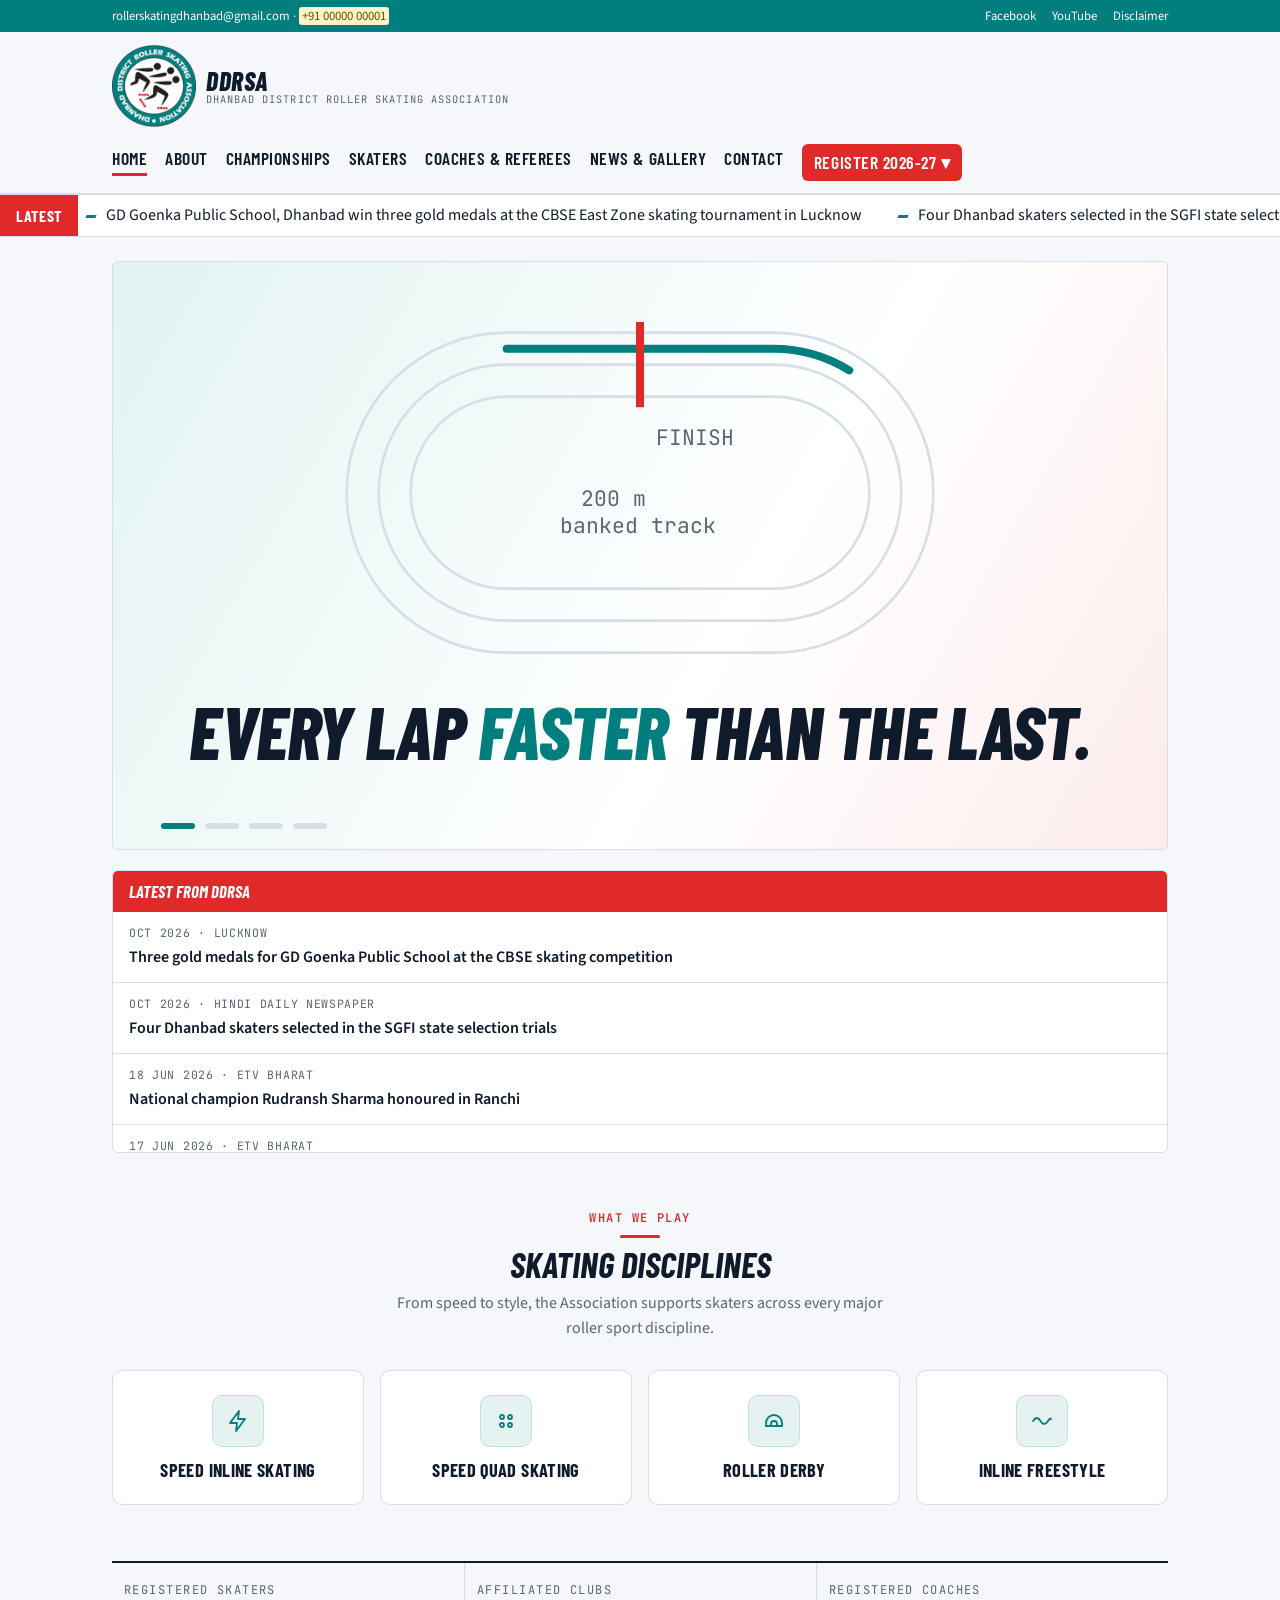
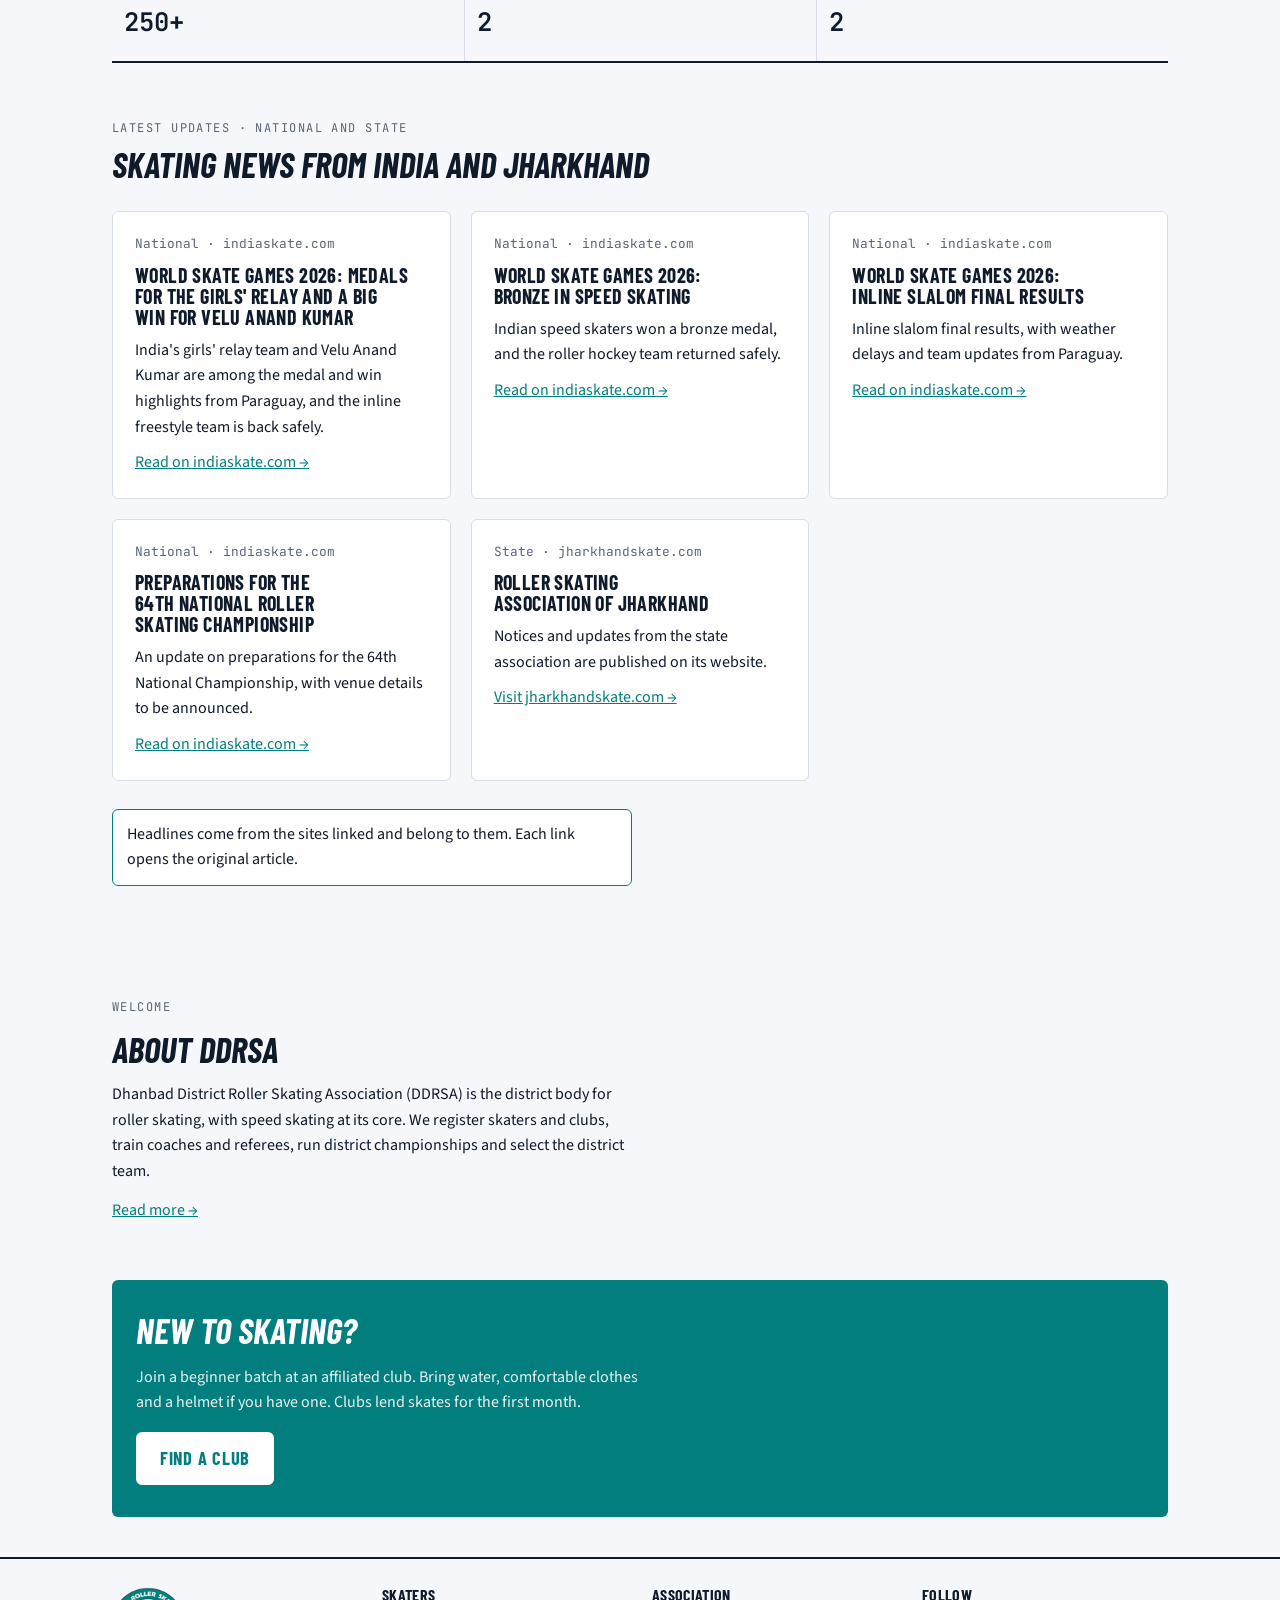
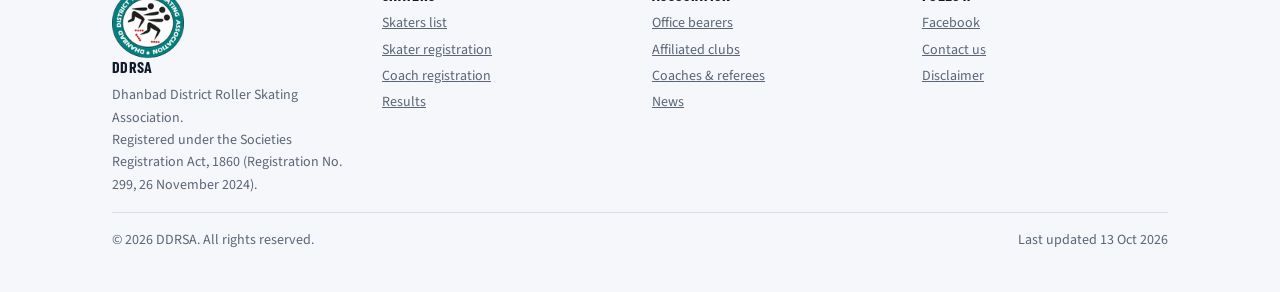
==== commit fe273e16: "Add society registration statement (About page and footer) Co-Authored-By: Claude Sonnet 5.5 <norepl" ====
--- a/index.html
+++ b/index.html
@@ -204,7 +204,7 @@
 <footer class="site-foot">
   <div class="wrap">
     <div class="foot-cols">
-      <div><img class="foot-logo" src="img/ddrsa-logo-96.png" alt="" width="72" height="72"><h3>DDRSA</h3><p>Dhanbad District Roller Skating Association.</p></div>
+      <div><img class="foot-logo" src="img/ddrsa-logo-96.png" alt="" width="72" height="72"><h3>DDRSA</h3><p>Dhanbad District Roller Skating Association.</p><p>Registered under the Societies Registration Act, 1860 (Registration No. 299, 26 November 2024).</p></div>
       <div><h3>Skaters</h3><ul>
         <li><a href="skaters.html">Skaters list</a></li>
         <li><a href="registration.html#skater">Skater registration</a></li>
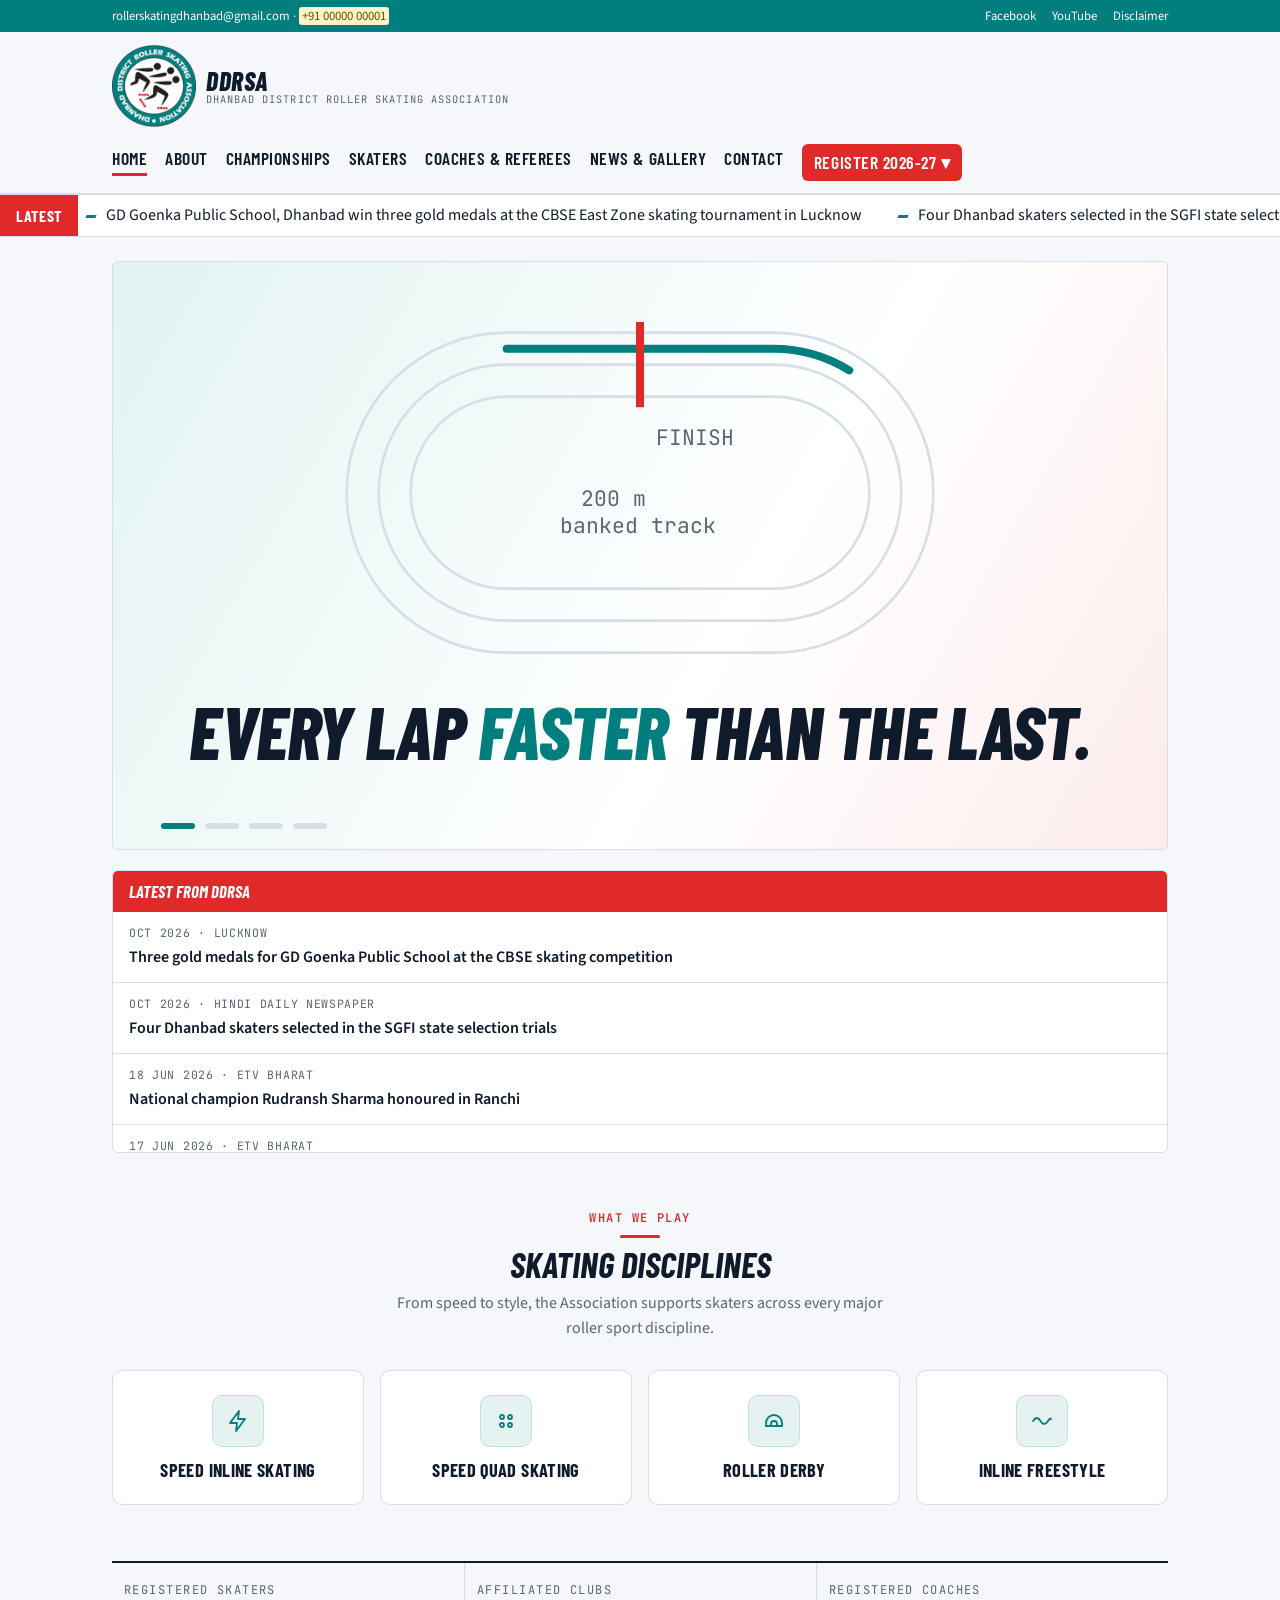
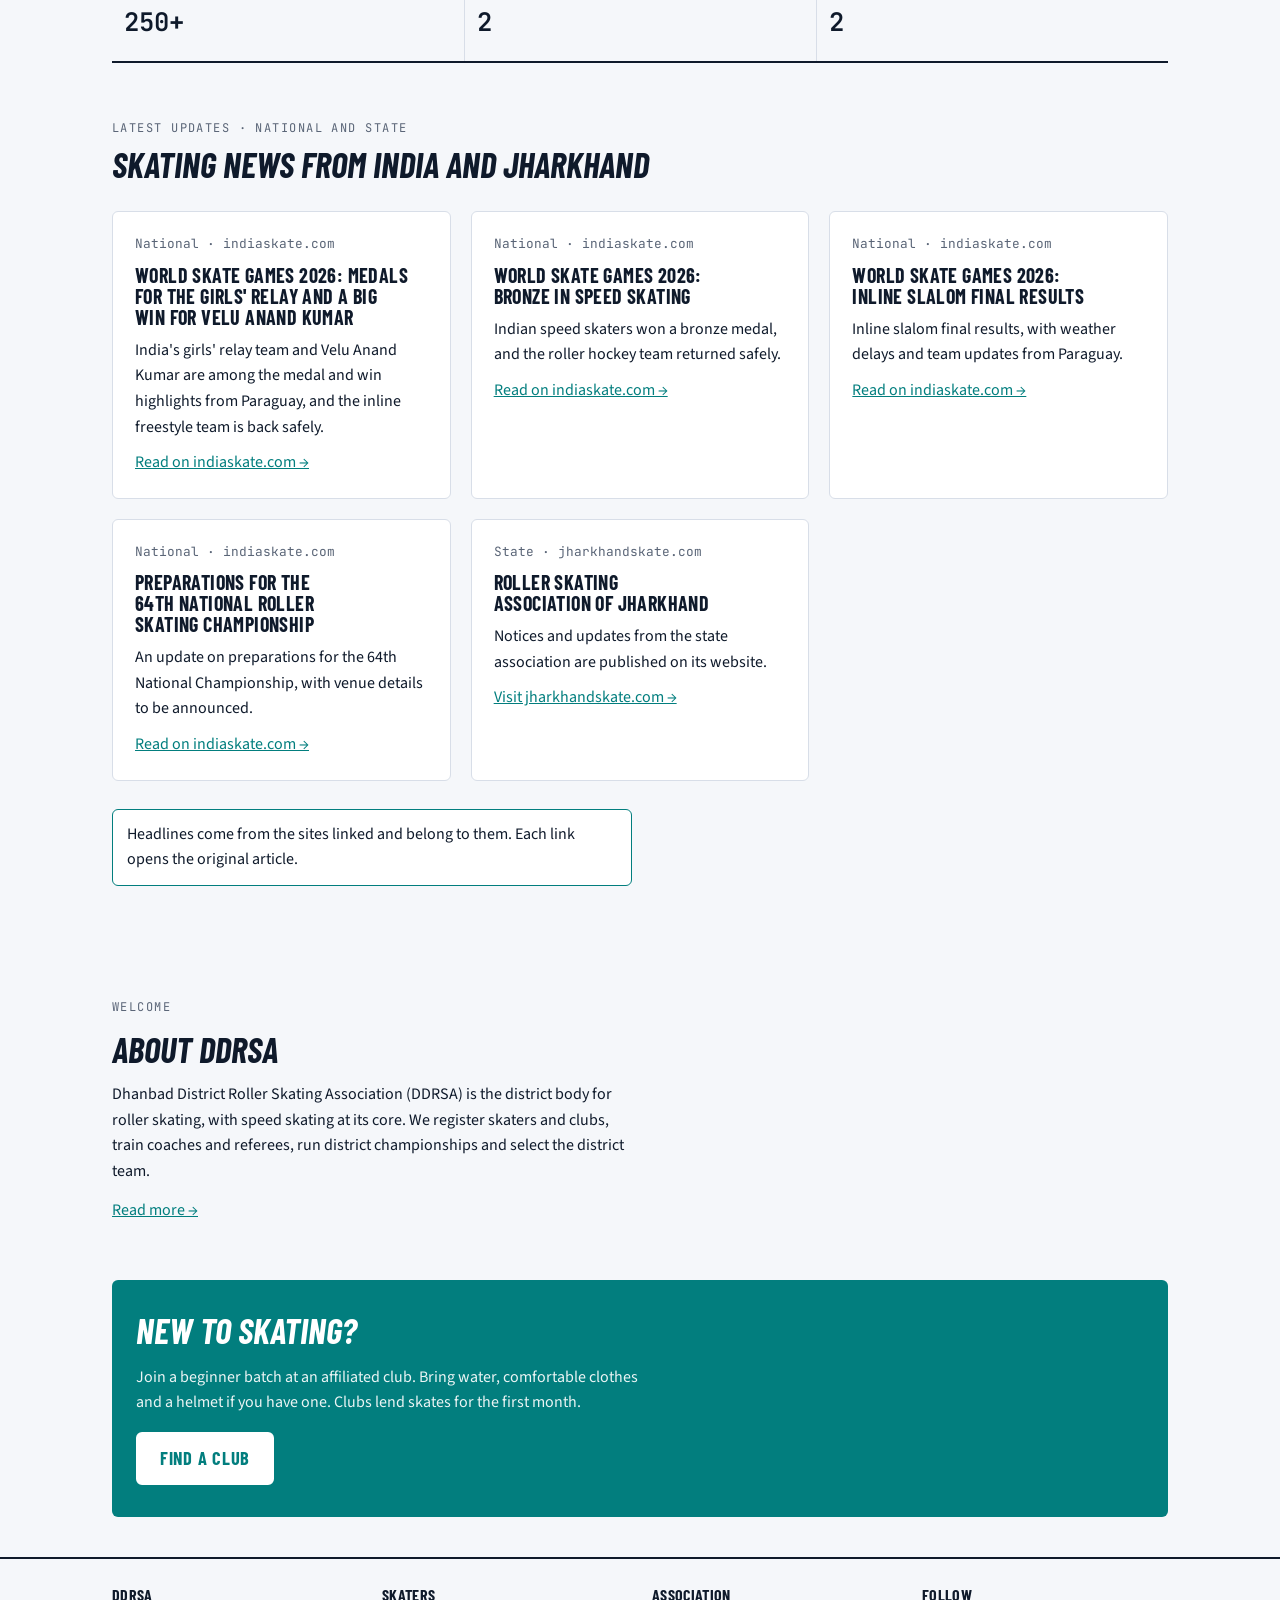
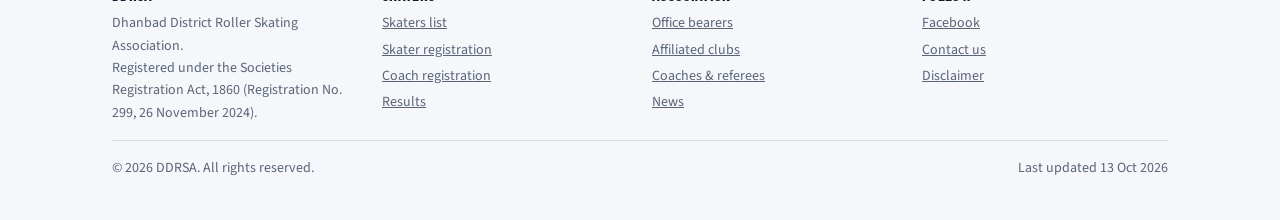
==== commit 688c24f9: "Footer: remove the logo image Co-Authored-By: Claude Sonnet 5.5 <noreply@anthropic.com> Claude-Sessi" ====
--- a/index.html
+++ b/index.html
@@ -204,7 +204,7 @@
 <footer class="site-foot">
   <div class="wrap">
     <div class="foot-cols">
-      <div><img class="foot-logo" src="img/ddrsa-logo-96.png" alt="" width="72" height="72"><h3>DDRSA</h3><p>Dhanbad District Roller Skating Association.</p><p>Registered under the Societies Registration Act, 1860 (Registration No. 299, 26 November 2024).</p></div>
+      <div><h3>DDRSA</h3><p>Dhanbad District Roller Skating Association.</p><p>Registered under the Societies Registration Act, 1860 (Registration No. 299, 26 November 2024).</p></div>
       <div><h3>Skaters</h3><ul>
         <li><a href="skaters.html">Skaters list</a></li>
         <li><a href="registration.html#skater">Skater registration</a></li>
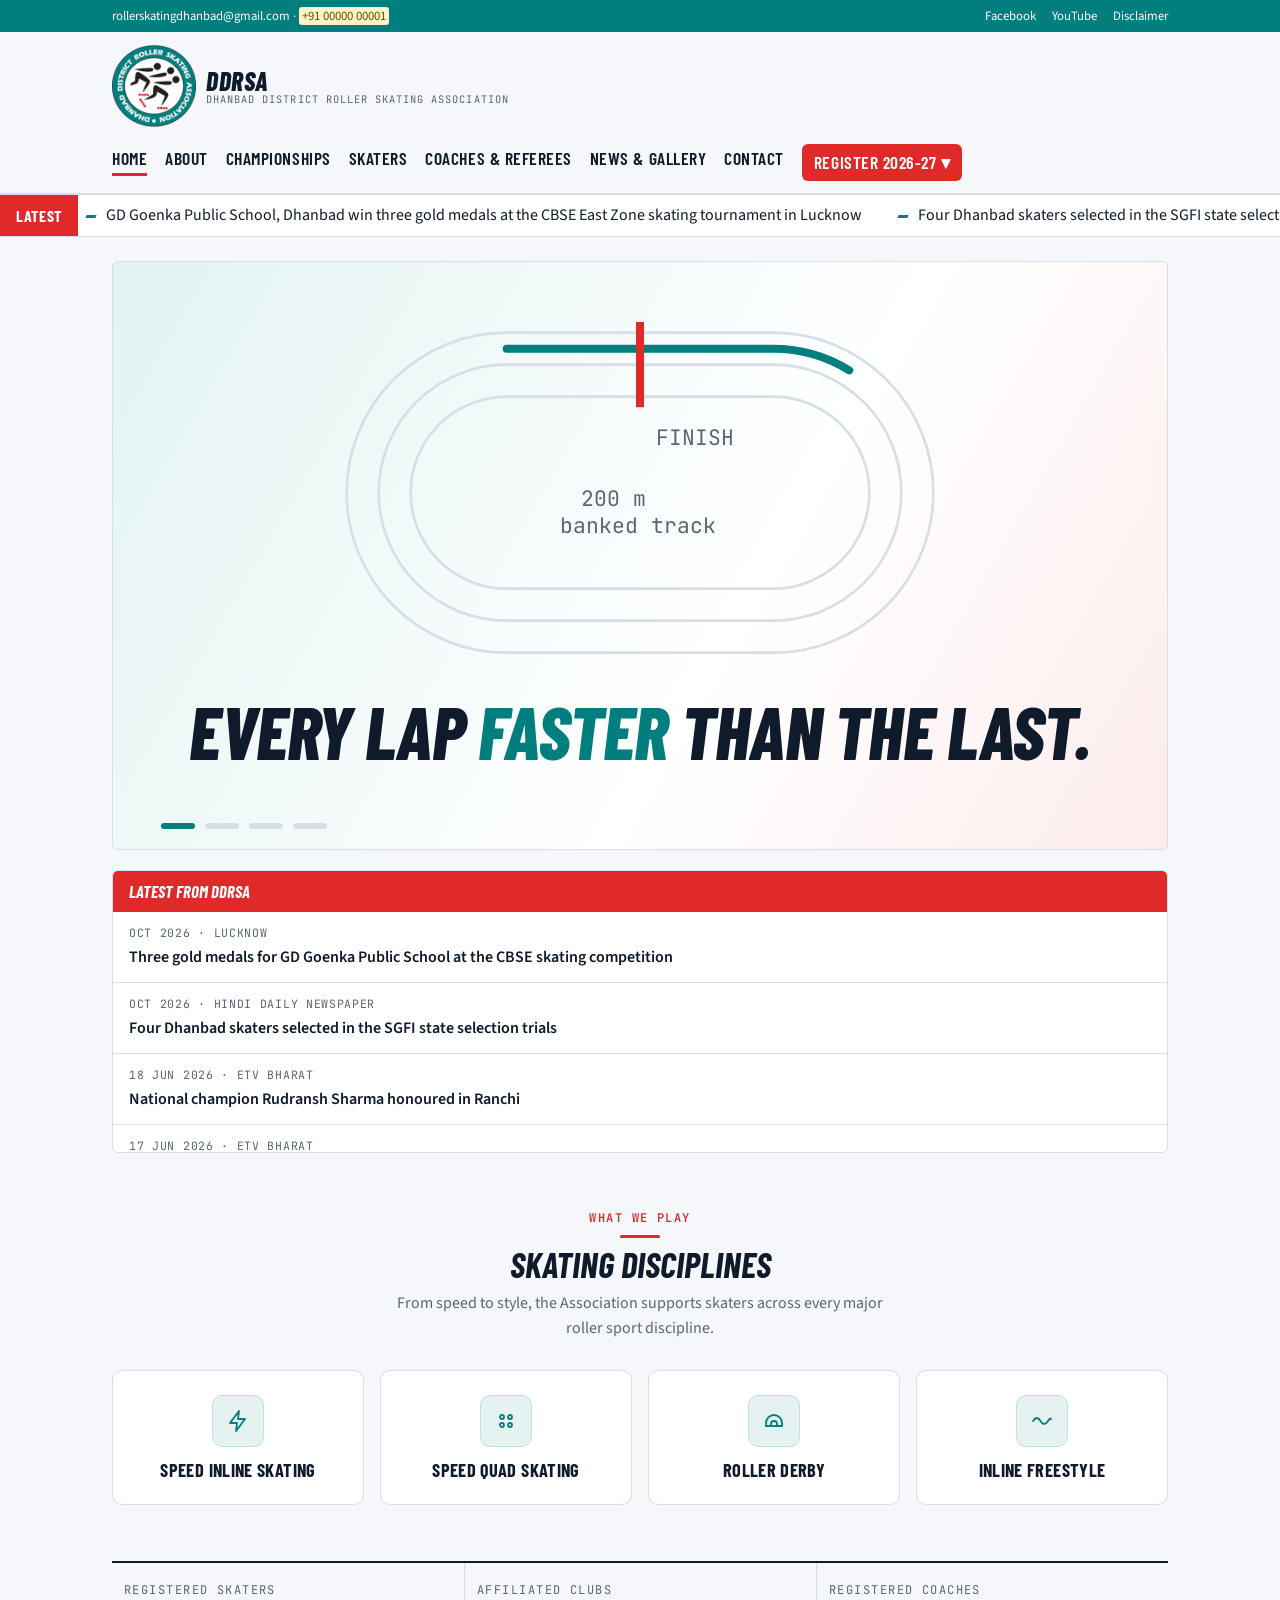
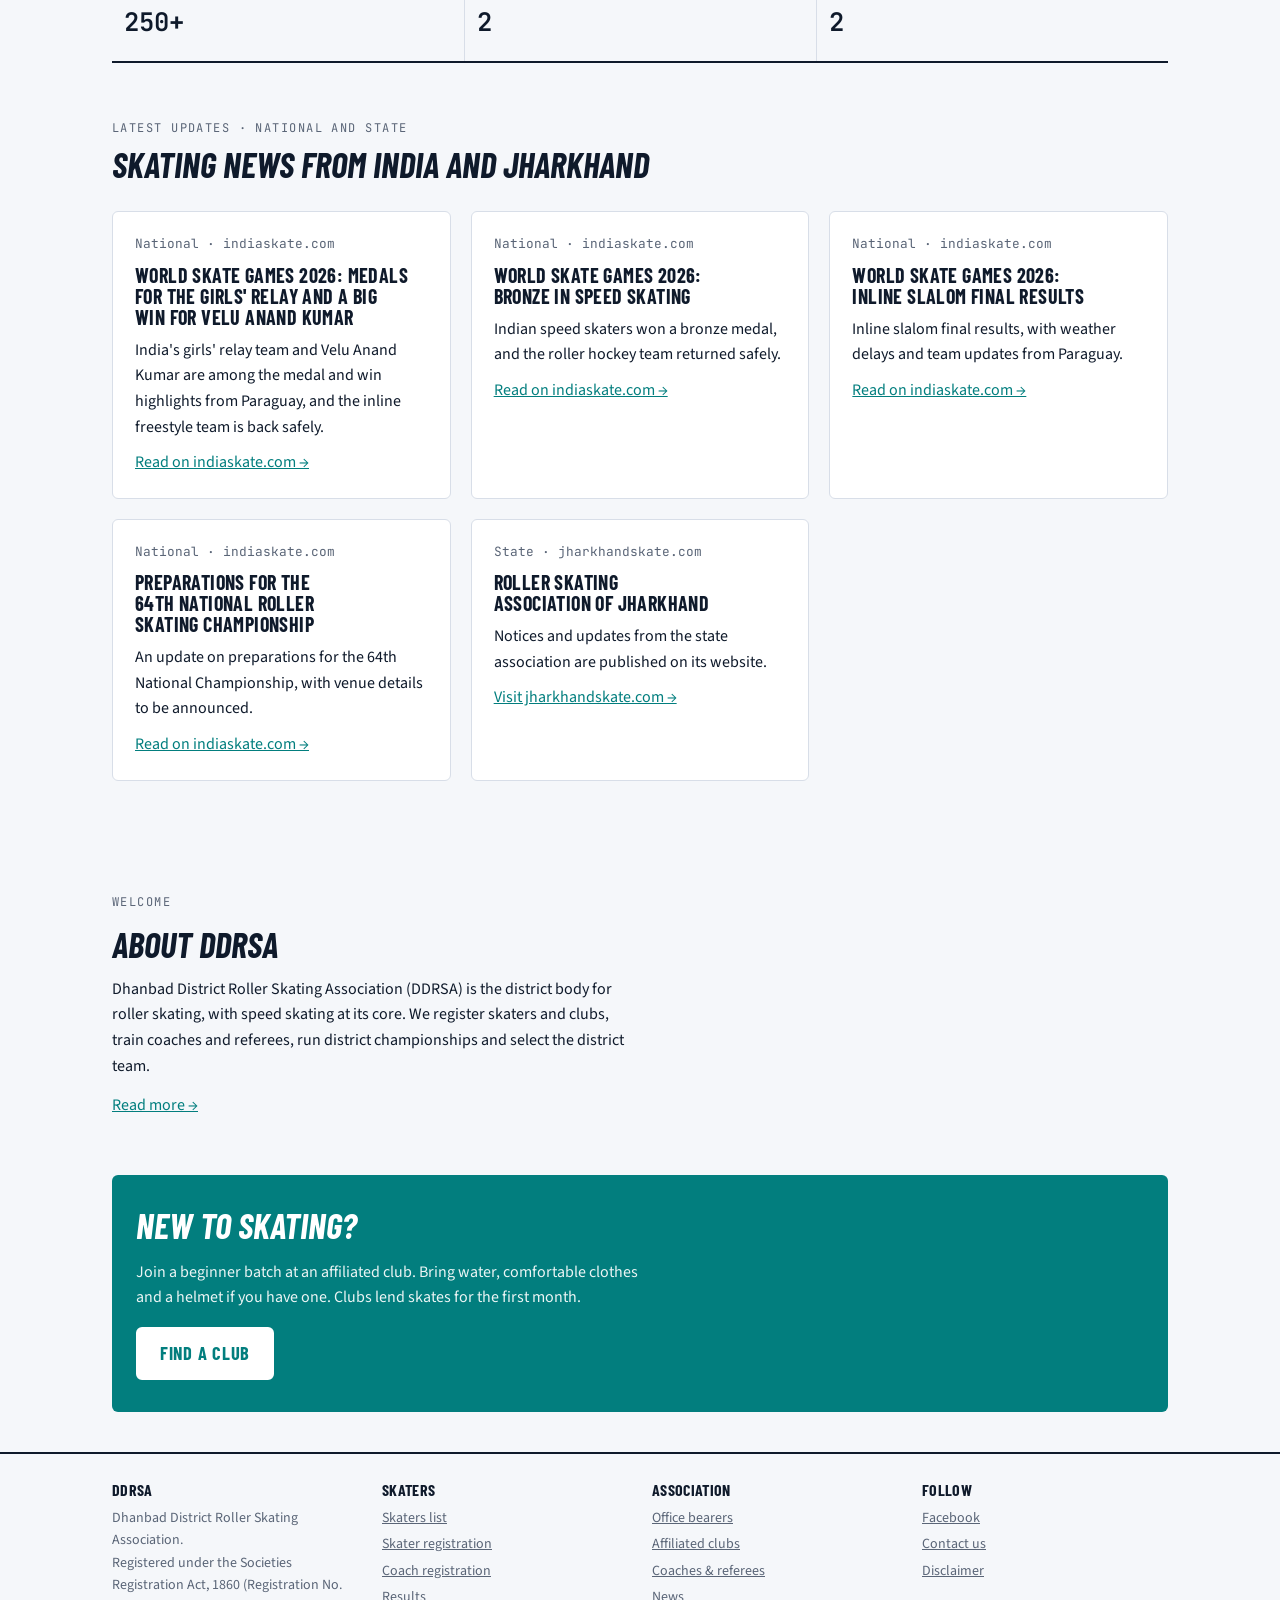
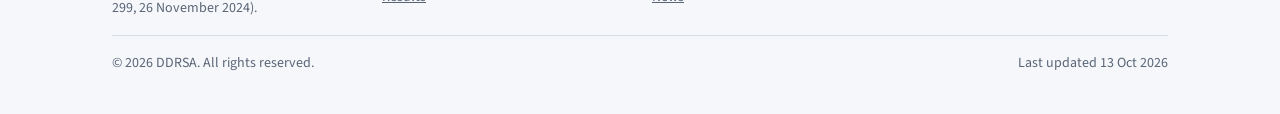
==== commit 069b7394: "Home: remove the news source note box Co-Authored-By: Claude Sonnet 5.5 <noreply@anthropic.com> Clau" ====
--- a/index.html
+++ b/index.html
@@ -166,7 +166,6 @@
         <a href="https://jharkhandskate.com/" target="_blank" rel="noopener">Visit jharkhandskate.com →</a>
       </article>
     </div>
-    <p class="notice">Headlines come from the sites linked and belong to them. Each link opens the original article.</p>
   </section>
 
   <section class="section split">
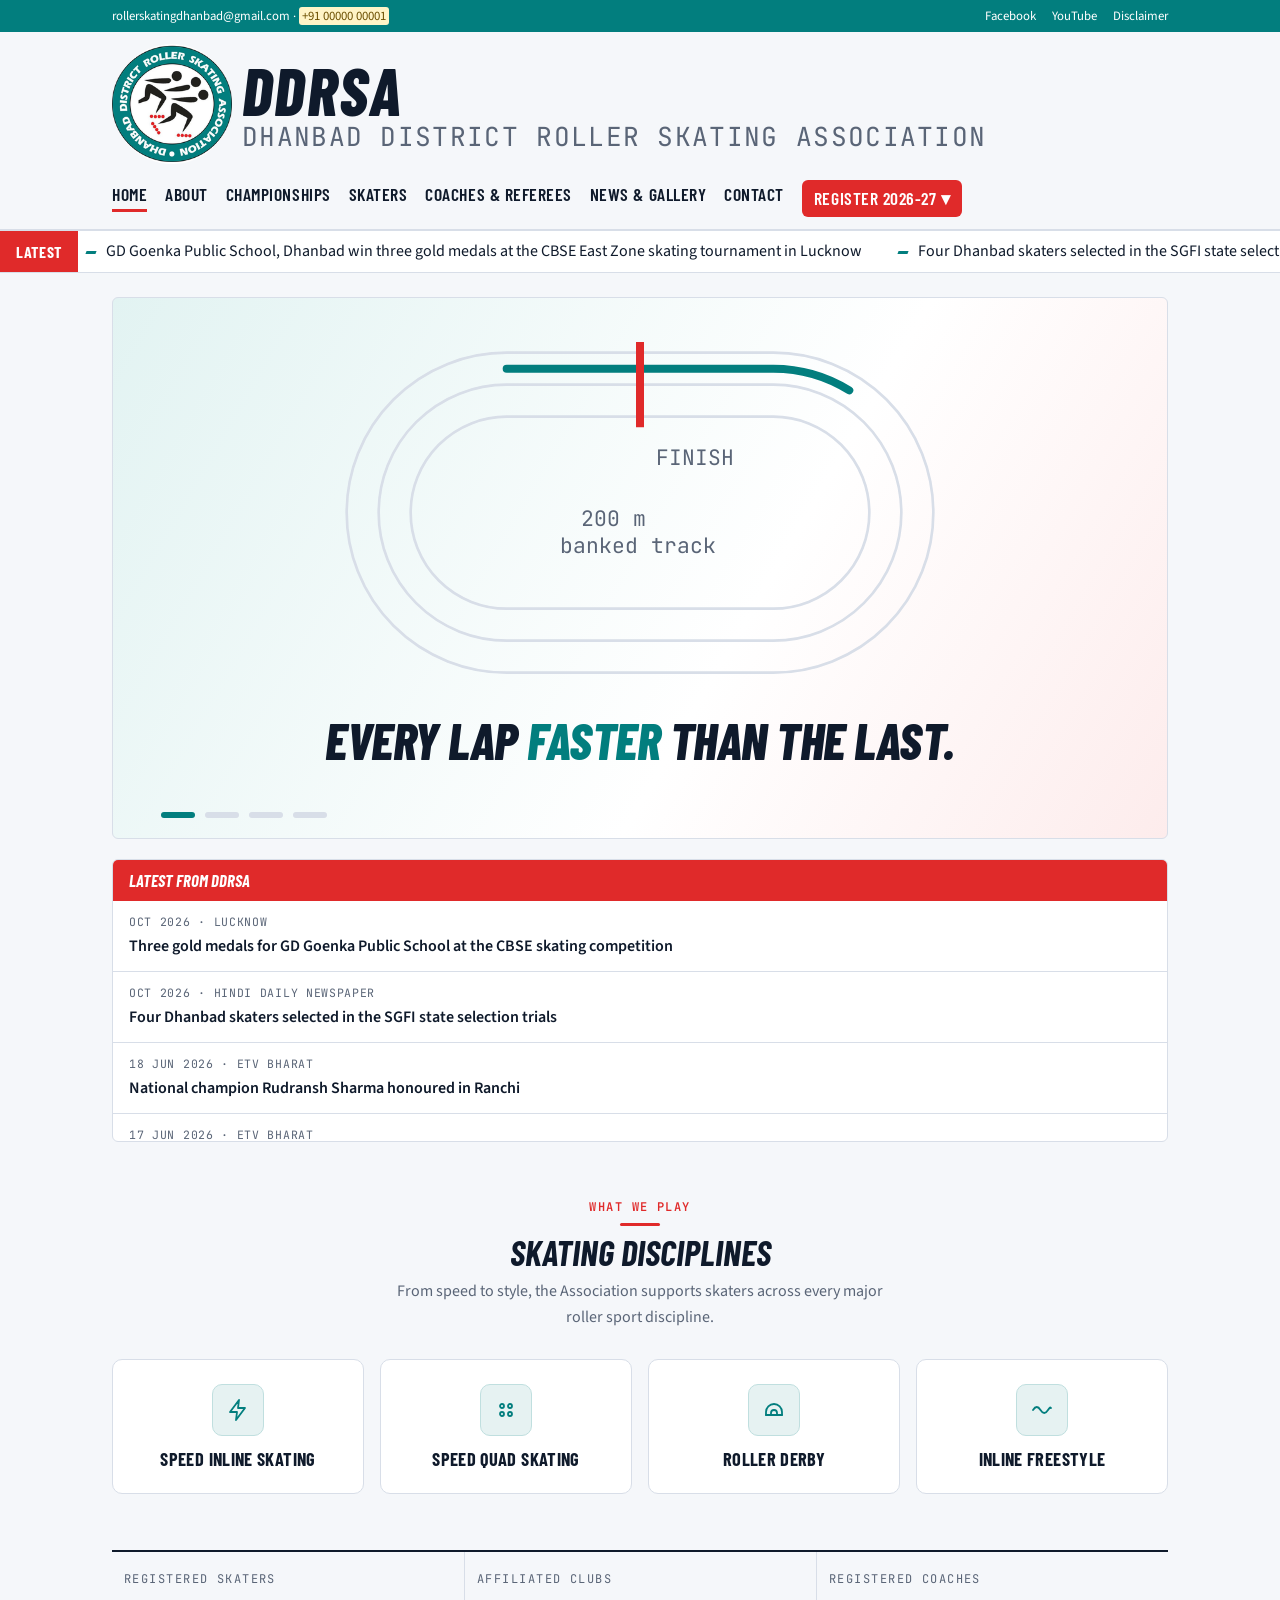
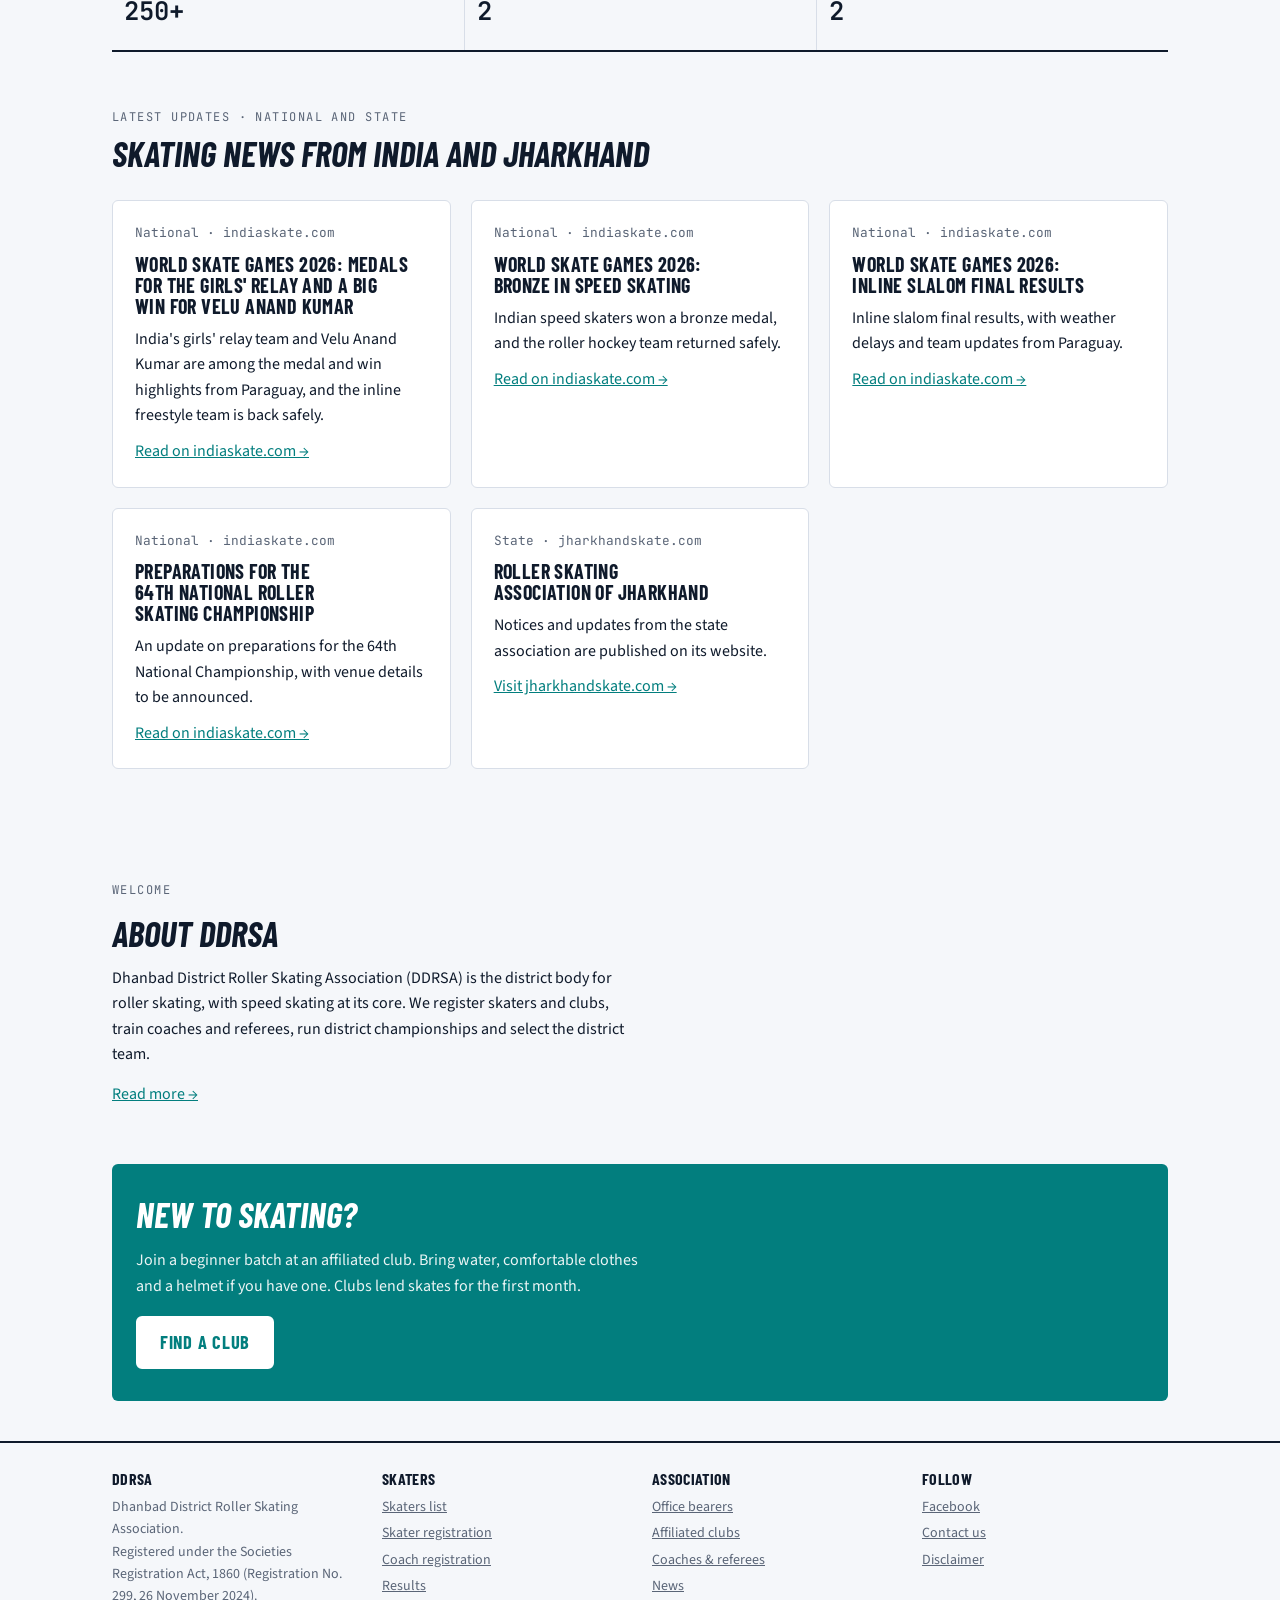
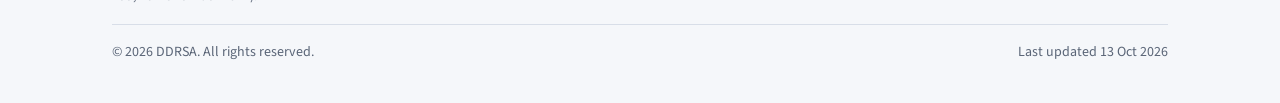
==== commit 14e780b5: "Header: menu bar stays fixed while scrolling (big logo row scrolls away, small logo appears); anchor" ====
--- a/index.html
+++ b/index.html
@@ -30,6 +30,7 @@
     </a>
     <nav aria-label="Main">
       <ul class="nav">
+      <li class="mini"><a class="mini-brand" href="index.html"><img src="img/ddrsa-logo-96.png" alt="" width="36" height="36"><span>DDRSA</span></a></li>
       <li><a href="index.html" aria-current="page">Home</a></li>
       <li><a href="about.html">About</a></li>
       <li><a href="championships.html">Championships</a></li>
--- a/styles.css
+++ b/styles.css
@@ -49,13 +49,13 @@
 @media (min-width: 700px) { .wrap { padding-inline: 32px; } }
 
 /* Header */
-.site-head { position: sticky; top: env(safe-area-inset-top, 0px); z-index: 10; background: var(--paper); border-bottom: 1px solid var(--line); }
+.site-head { position: sticky; top: 0; z-index: 10; background: var(--paper); border-bottom: 1px solid var(--line); }
 .site-head .wrap { display: flex; align-items: center; justify-content: space-between; gap: 16px; flex-wrap: wrap; padding-block: 12px; }
 .brand { display: flex; align-items: center; gap: 10px; color: var(--ink); text-decoration: none; }
-.brand-mark { width: 84px; height: 84px; flex: none; }
+.brand-mark { width: 120px; height: 120px; flex: none; }
 .foot-logo { width: 72px; height: 72px; }
-.brand-name { font-family: var(--f-display); font-weight: 800; font-style: italic; font-size: 1.6rem; letter-spacing: 0.02em; line-height: 1; }
-.brand-sub { display: block; font-family: var(--f-mono); font-size: 0.65rem; letter-spacing: 0.1em; text-transform: uppercase; color: var(--muted); font-style: normal; font-weight: 400; }
+.brand-name { font-family: var(--f-display); font-weight: 800; font-style: italic; font-size: 4.1rem; letter-spacing: 0.02em; line-height: 1; }
+.brand-sub { display: block; font-family: var(--f-mono); font-size: 1.64rem; letter-spacing: 0.05em; line-height: 1.15; text-transform: uppercase; color: var(--muted); font-style: normal; font-weight: 400; }
 .nav { display: flex; flex-wrap: wrap; gap: 4px 18px; list-style: none; margin: 0; padding: 0; }
 .nav a { color: var(--ink); text-decoration: none; font-family: var(--f-display); font-weight: 600; font-size: 1.1rem; text-transform: uppercase; letter-spacing: 0.03em; padding-block: 4px; border-bottom: 3px solid transparent; }
 .nav a:hover { border-bottom-color: var(--line); }
@@ -166,9 +166,9 @@
 /* Hero slider */
 .slider { position: relative; margin-top: 24px; border-radius: var(--radius); overflow: hidden; background: linear-gradient(120deg, #e2f3f2 0%, #ffffff 60%, #fdecec 100%); color: var(--ink); border: 1px solid var(--line); }
 .slide { display: grid; gap: 18px; padding: 40px 24px 72px; min-height: 320px; align-content: center; }
-@media (min-width: 900px) { .slide { grid-template-columns: 1.2fr 1fr; align-items: center; padding: 56px 48px 80px; } }
+@media (min-width: 900px) { .slide { grid-template-columns: 1fr 1.1fr; align-items: center; padding: 40px 48px 72px; } }
 .slide > * { min-width: 0; }
-.slide h1, .slide h2 { color: var(--ink); font-size: var(--s4); }
+.slide h1, .slide h2 { color: var(--ink); font-size: clamp(1.82rem, 4.9vw, 3.22rem); }
 .slide h1 span, .slide h2 span { color: var(--lane); }
 .slide p { color: var(--muted); font-size: var(--s1); }
 .slide .eyebrow { color: var(--lane); }
@@ -280,15 +280,15 @@
 .section.tight { padding-bottom: 0; }
 .section.split h3 { margin-bottom: 4px; }
 .card-img { width: 100%; height: auto; aspect-ratio: 1 / 1; object-fit: cover; border-radius: var(--radius); }
-.slide-photo { width: 100%; max-width: 280px; height: auto; aspect-ratio: 1 / 1; object-fit: cover; border-radius: var(--radius); justify-self: center; }
+.slide-photo { width: 100%; max-width: 364px; height: auto; aspect-ratio: 1 / 1; object-fit: cover; border-radius: var(--radius); justify-self: center; }
 .card-img.wide, .slide-photo.wide { aspect-ratio: 16 / 9; }
-.slide-photo.wide { max-width: 420px; }
+.slide-photo.wide { max-width: 546px; }
 .card-img.photo43, .slide-photo.photo43 { aspect-ratio: 4 / 3; }
-.slide-photo.photo43 { max-width: 380px; }
+.slide-photo.photo43 { max-width: 494px; }
 .card-img.wide, .slide-photo.wide { object-position: center top; }
 .photo-row { display: grid; grid-template-columns: repeat(3, 1fr); gap: 6px; }
 .photo-row img { width: 100%; height: auto; aspect-ratio: 1 / 1; object-fit: cover; object-position: center top; border-radius: 8px; }
-.slide-row { width: 100%; max-width: 520px; justify-self: center; }
+.slide-row { width: 100%; max-width: 676px; justify-self: center; }
 .card-img.photo32 { aspect-ratio: 3 / 2; }
 
 /* Photo albums */
@@ -369,4 +369,17 @@
   .updates-view { overflow-y: auto; }
   .updates ul[aria-hidden] { display: none; }
 }
-.card[id] { scroll-margin-top: 150px; }
+.card[id] { scroll-margin-top: 24px; }
+html { scroll-padding-top: 16px; }
+@media (max-width: 900px) { .brand-name { font-size: 3rem; } .brand-sub { font-size: 1.1rem; } .brand-mark { width: 96px; height: 96px; } }
+@media (max-width: 560px) { .brand-mark { width: 64px; height: 64px; } .brand-name { font-size: 2.2rem; } .brand-sub { font-size: 0.8rem; letter-spacing: 0.03em; } }
+
+/* Sticky header: the large brand row scrolls away; the menu bar stays (with a small logo) */
+.nav .mini { display: none; }
+@media (min-width: 1180px) {
+  .site-head.is-stuck .nav .mini { display: block; margin-right: auto; }
+  .site-head.is-stuck .nav { flex-wrap: nowrap; align-items: center; }
+}
+.mini-brand { display: flex; align-items: center; gap: 8px; border-bottom: 0 !important; font-size: 1.5rem !important; font-style: italic; font-weight: 800 !important; }
+.mini-brand img { width: 36px; height: 36px; }
+@media (min-width: 761px) { html { scroll-padding-top: 80px; } }
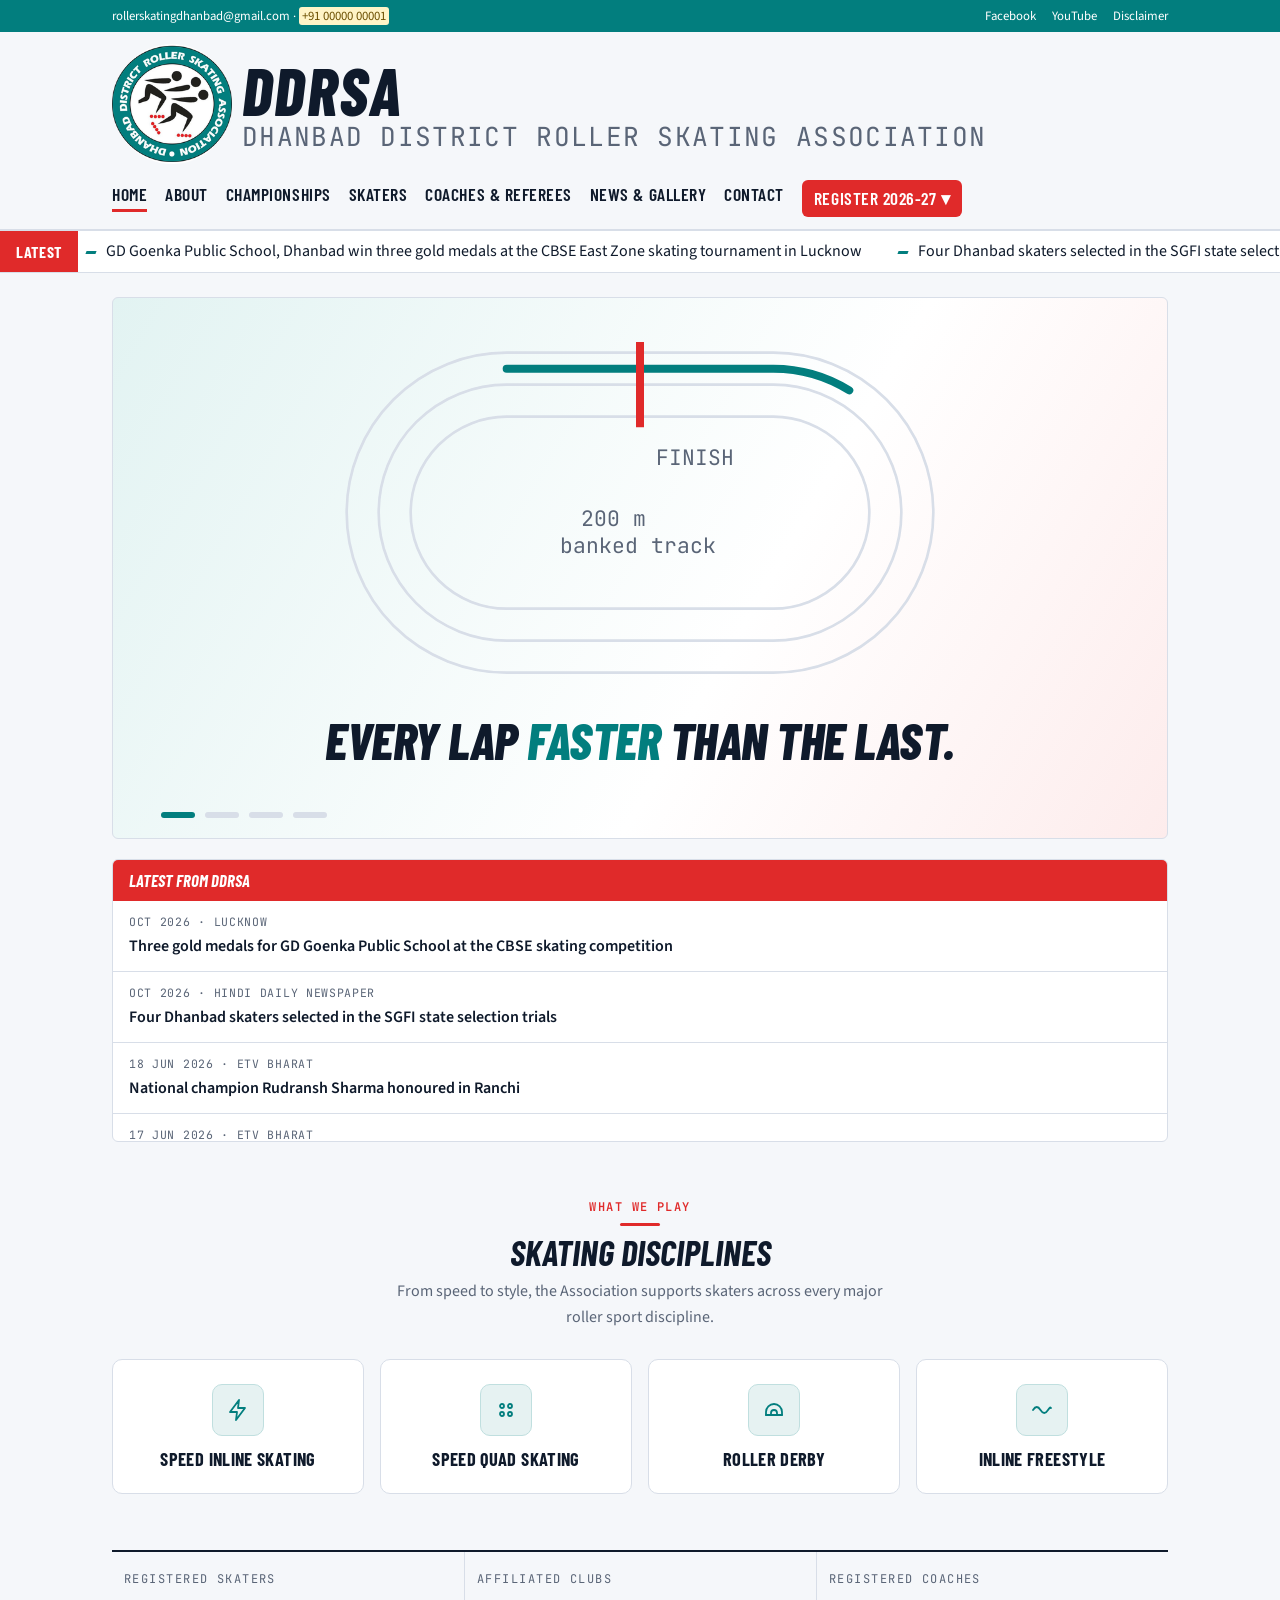
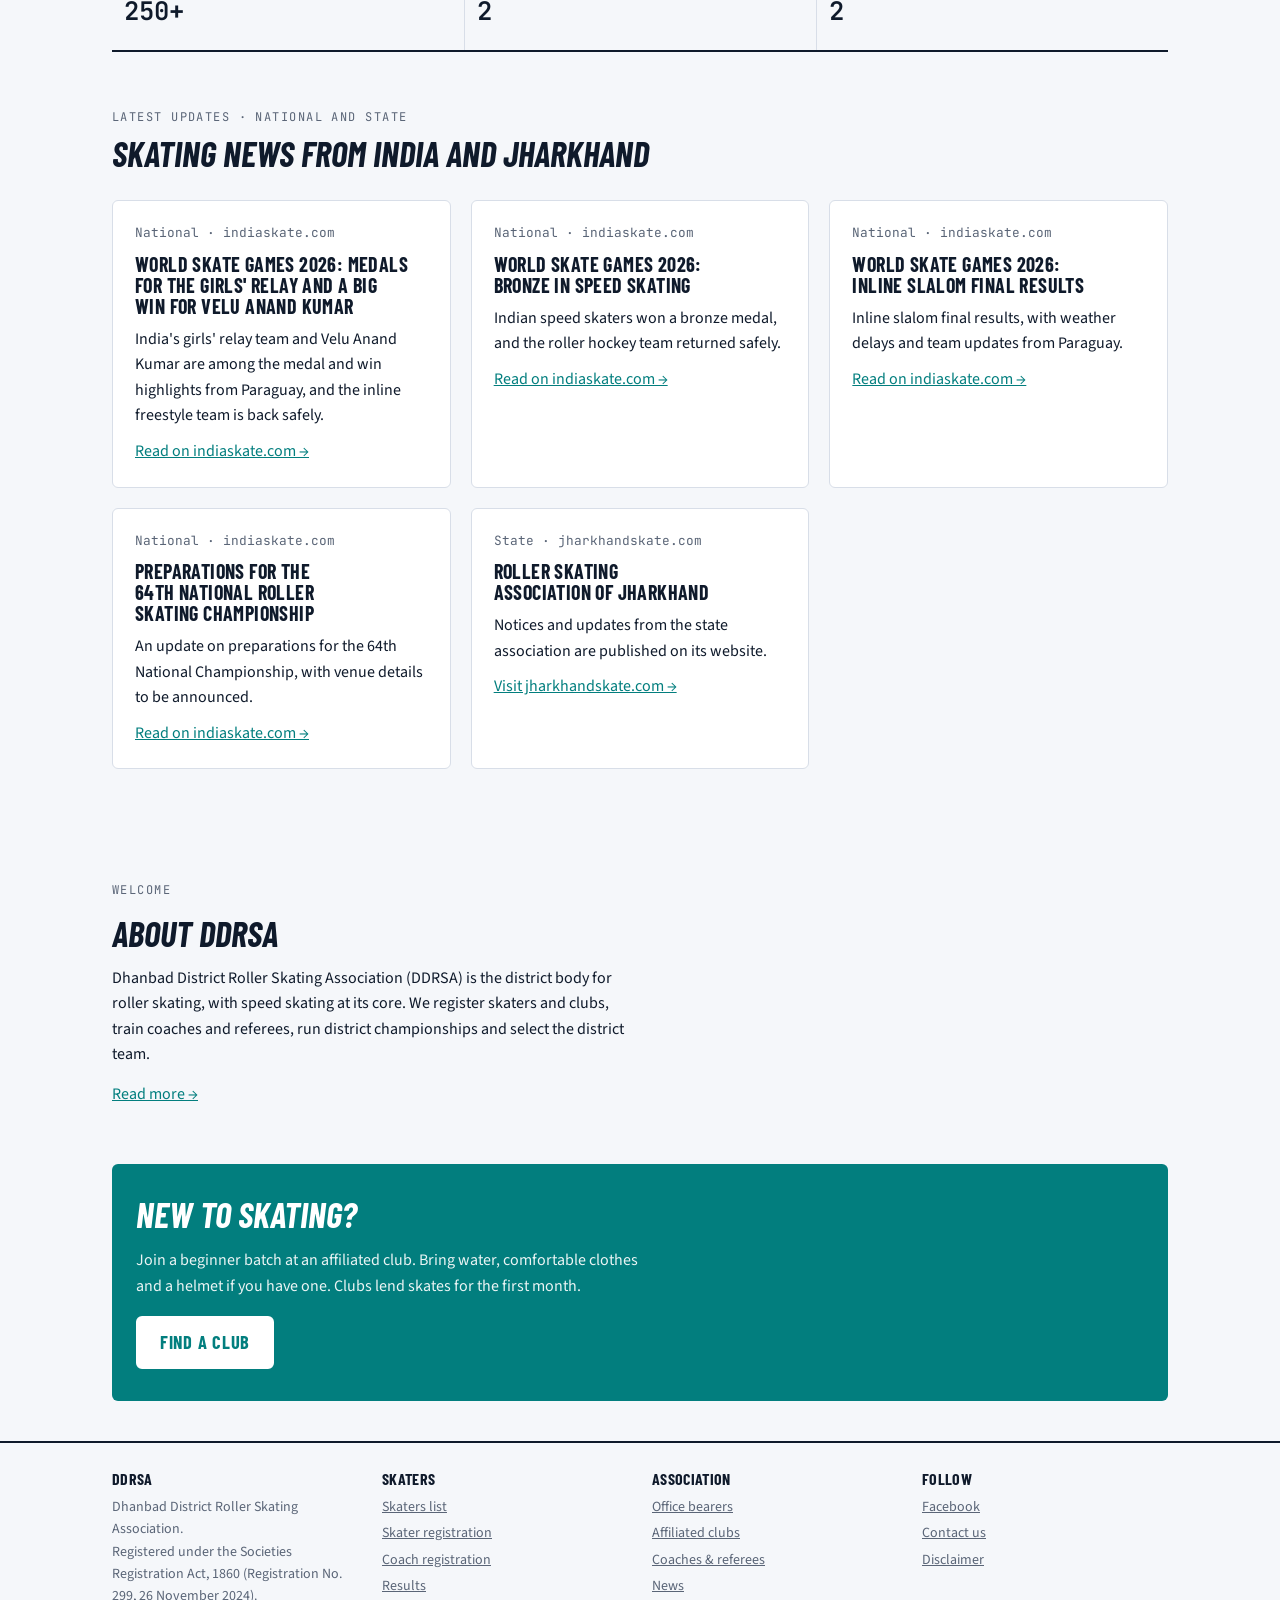
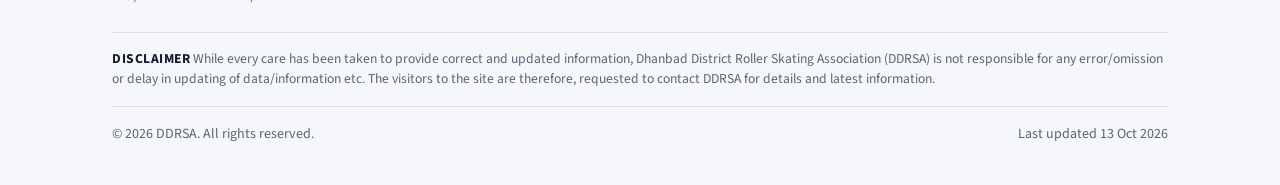
==== commit 4faa1b79: "Disclaimer in the footer of every page; Disclaimer links jump to it Co-Authored-By: Claude Sonnet 5." ====
--- a/index.html
+++ b/index.html
@@ -18,7 +18,7 @@
     <span class="links">
       <a href="https://www.facebook.com/profile.php?id=61550527074997" target="_blank" rel="noopener">Facebook</a>
       <a href="https://www.facebook.com/profile.php?id=61550527074997" target="_blank" rel="noopener">YouTube</a>
-      <a href="contact.html#disclaimer">Disclaimer</a>
+      <a href="#disclaimer">Disclaimer</a>
     </span>
   </div>
 </div>
@@ -219,8 +219,9 @@
       <div><h3>Follow</h3><ul>
         <li><a href="https://www.facebook.com/profile.php?id=61550527074997" target="_blank" rel="noopener">Facebook</a></li>
         <li><a href="contact.html">Contact us</a></li>
-        <li><a href="contact.html#disclaimer">Disclaimer</a></li></ul></div>
-    </div>
+        <li><a href="#disclaimer">Disclaimer</a></li></ul></div>
+    </div>
+    <p class="foot-disclaimer" id="disclaimer"><strong>Disclaimer</strong> While every care has been taken to provide correct and updated information, Dhanbad District Roller Skating Association (DDRSA) is not responsible for any error/omission or delay in updating of data/information etc. The visitors to the site are therefore, requested to contact DDRSA for details and latest information.</p>
     <div class="foot-bottom"><span>© 2026 DDRSA. All rights reserved.</span><span>Last updated 13 Oct 2026</span></div>
   </div>
 </footer>
--- a/styles.css
+++ b/styles.css
@@ -383,3 +383,5 @@
 .mini-brand { display: flex; align-items: center; gap: 8px; border-bottom: 0 !important; font-size: 1.5rem !important; font-style: italic; font-weight: 800 !important; }
 .mini-brand img { width: 36px; height: 36px; }
 @media (min-width: 761px) { html { scroll-padding-top: 80px; } }
+.foot-disclaimer { flex-basis: 100%; width: 100%; max-width: none; margin: 8px 0 0; padding-top: 16px; border-top: 1px solid var(--line); font-size: 0.85rem; line-height: 1.5; color: var(--muted); }
+.foot-disclaimer strong { color: var(--ink); text-transform: uppercase; letter-spacing: 0.04em; }
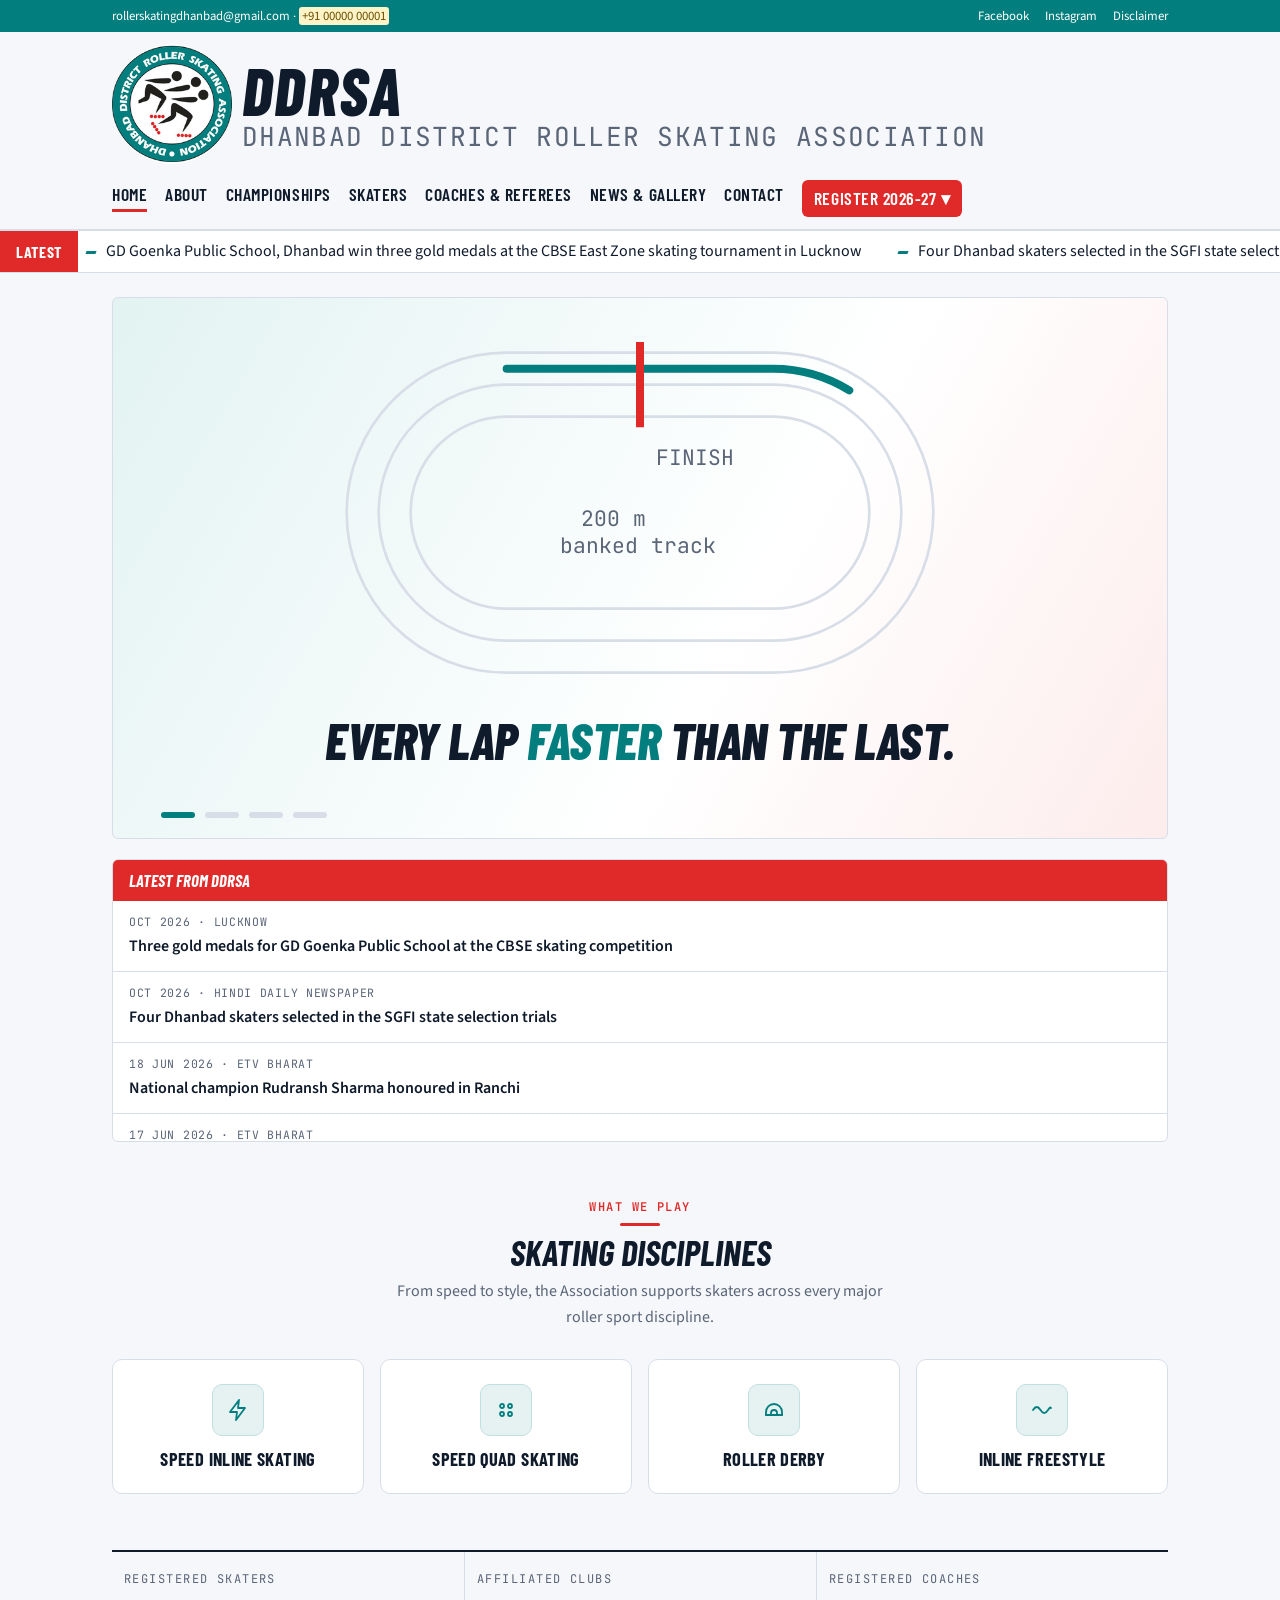
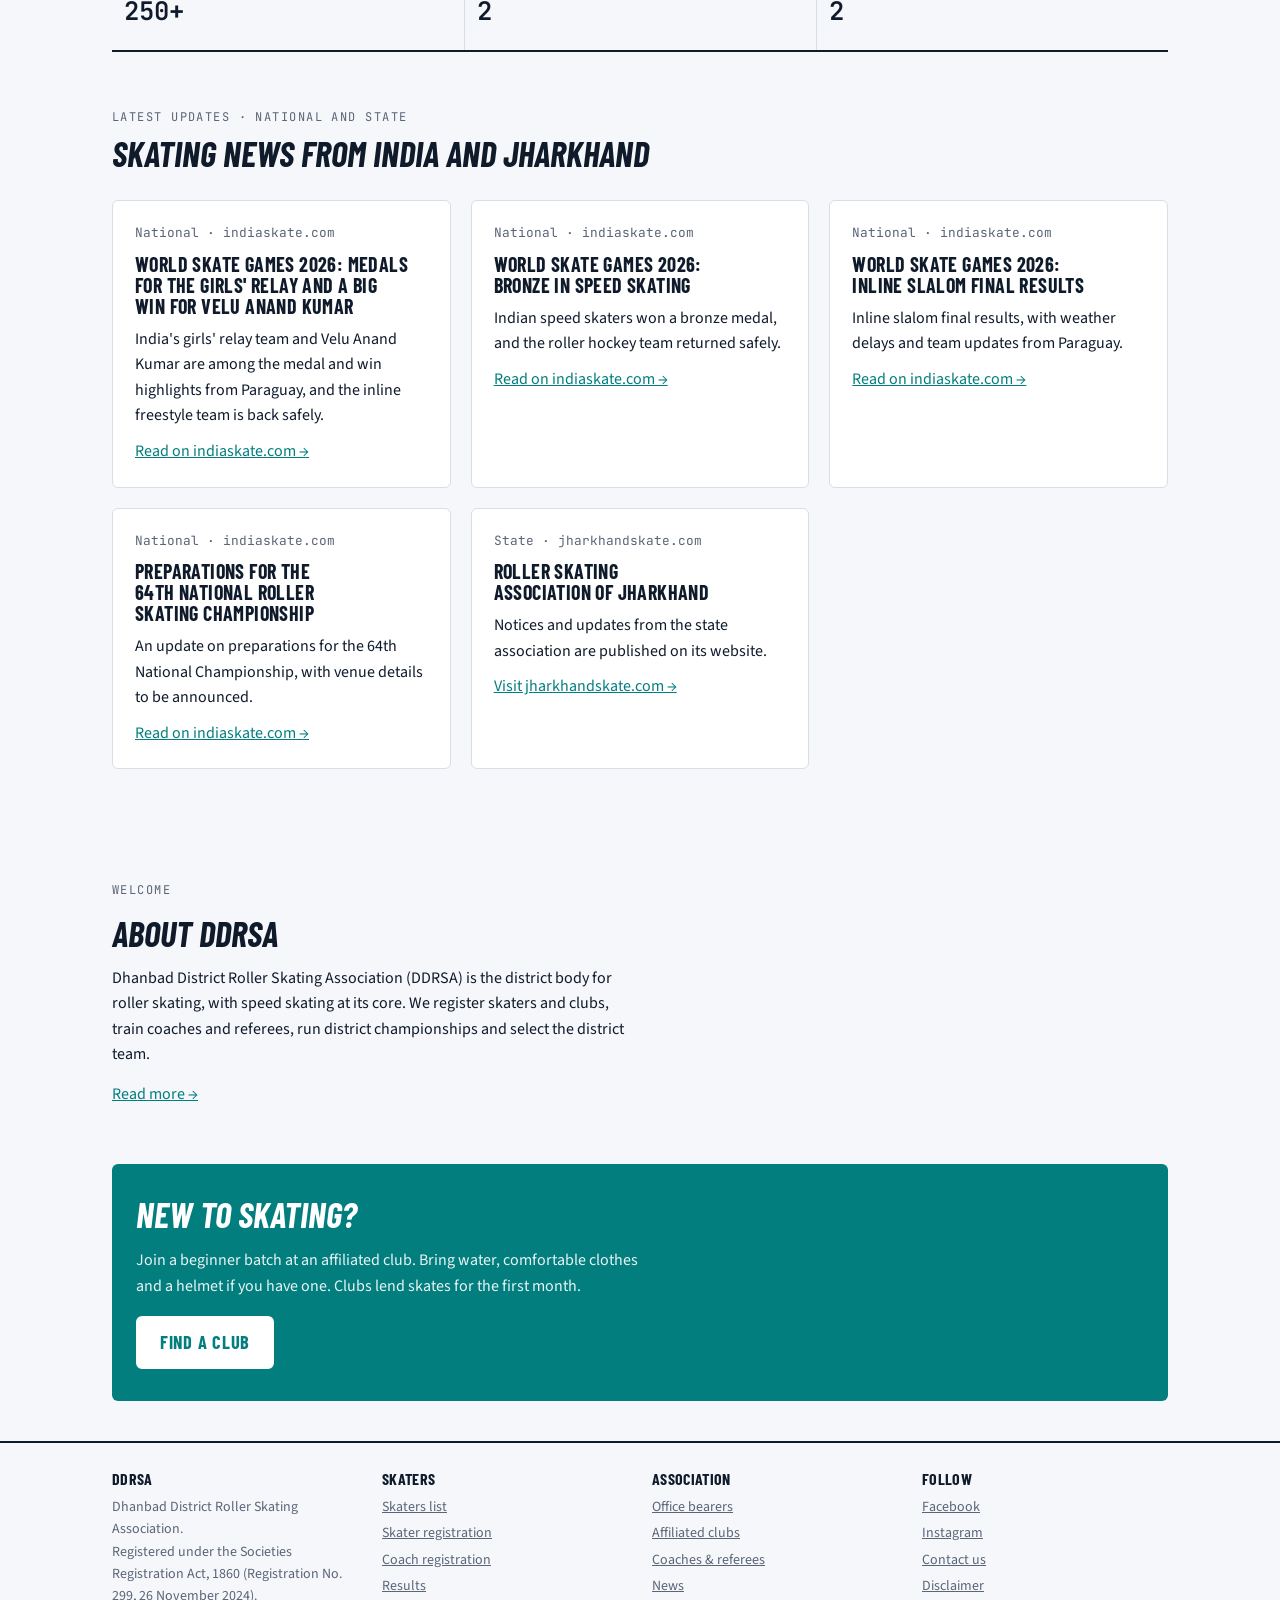
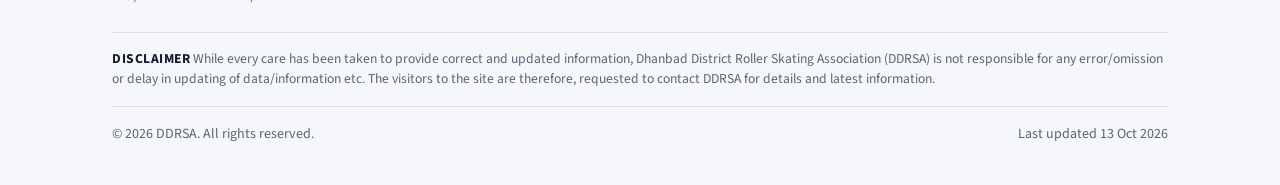
==== commit f09e9341: "Add the DDRSA Instagram link (top bar, footer, Contact); replace the placeholder YouTube link Co-Aut" ====
--- a/index.html
+++ b/index.html
@@ -17,7 +17,7 @@
     <span>rollerskatingdhanbad@gmail.com · <span class="ph">+91 00000 00001</span></span>
     <span class="links">
       <a href="https://www.facebook.com/profile.php?id=61550527074997" target="_blank" rel="noopener">Facebook</a>
-      <a href="https://www.facebook.com/profile.php?id=61550527074997" target="_blank" rel="noopener">YouTube</a>
+      <a href="https://www.instagram.com/dhanbadrollerskating?srtk=cjQyNWw2cHpjNnZt" target="_blank" rel="noopener">Instagram</a>
       <a href="#disclaimer">Disclaimer</a>
     </span>
   </div>
@@ -218,6 +218,7 @@
         <li><a href="news.html">News</a></li></ul></div>
       <div><h3>Follow</h3><ul>
         <li><a href="https://www.facebook.com/profile.php?id=61550527074997" target="_blank" rel="noopener">Facebook</a></li>
+        <li><a href="https://www.instagram.com/dhanbadrollerskating?srtk=cjQyNWw2cHpjNnZt" target="_blank" rel="noopener">Instagram</a></li>
         <li><a href="contact.html">Contact us</a></li>
         <li><a href="#disclaimer">Disclaimer</a></li></ul></div>
     </div>
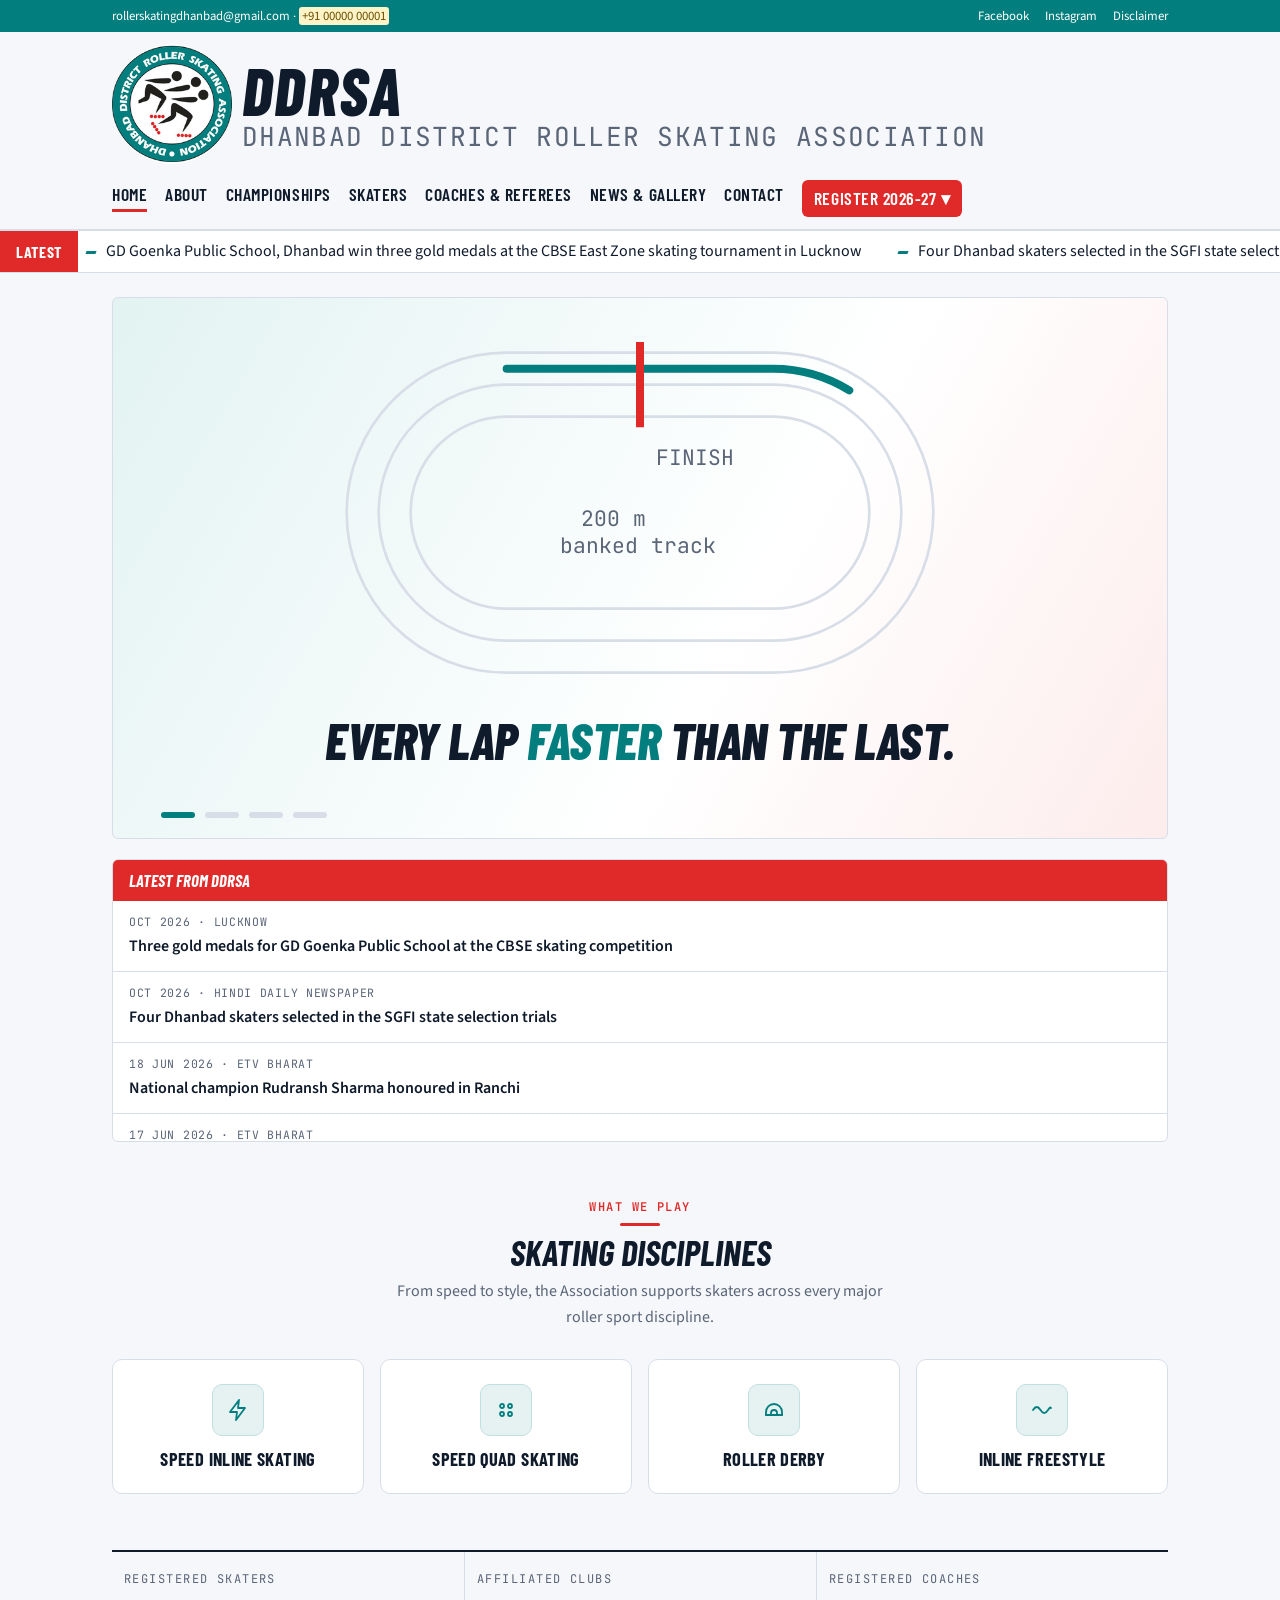
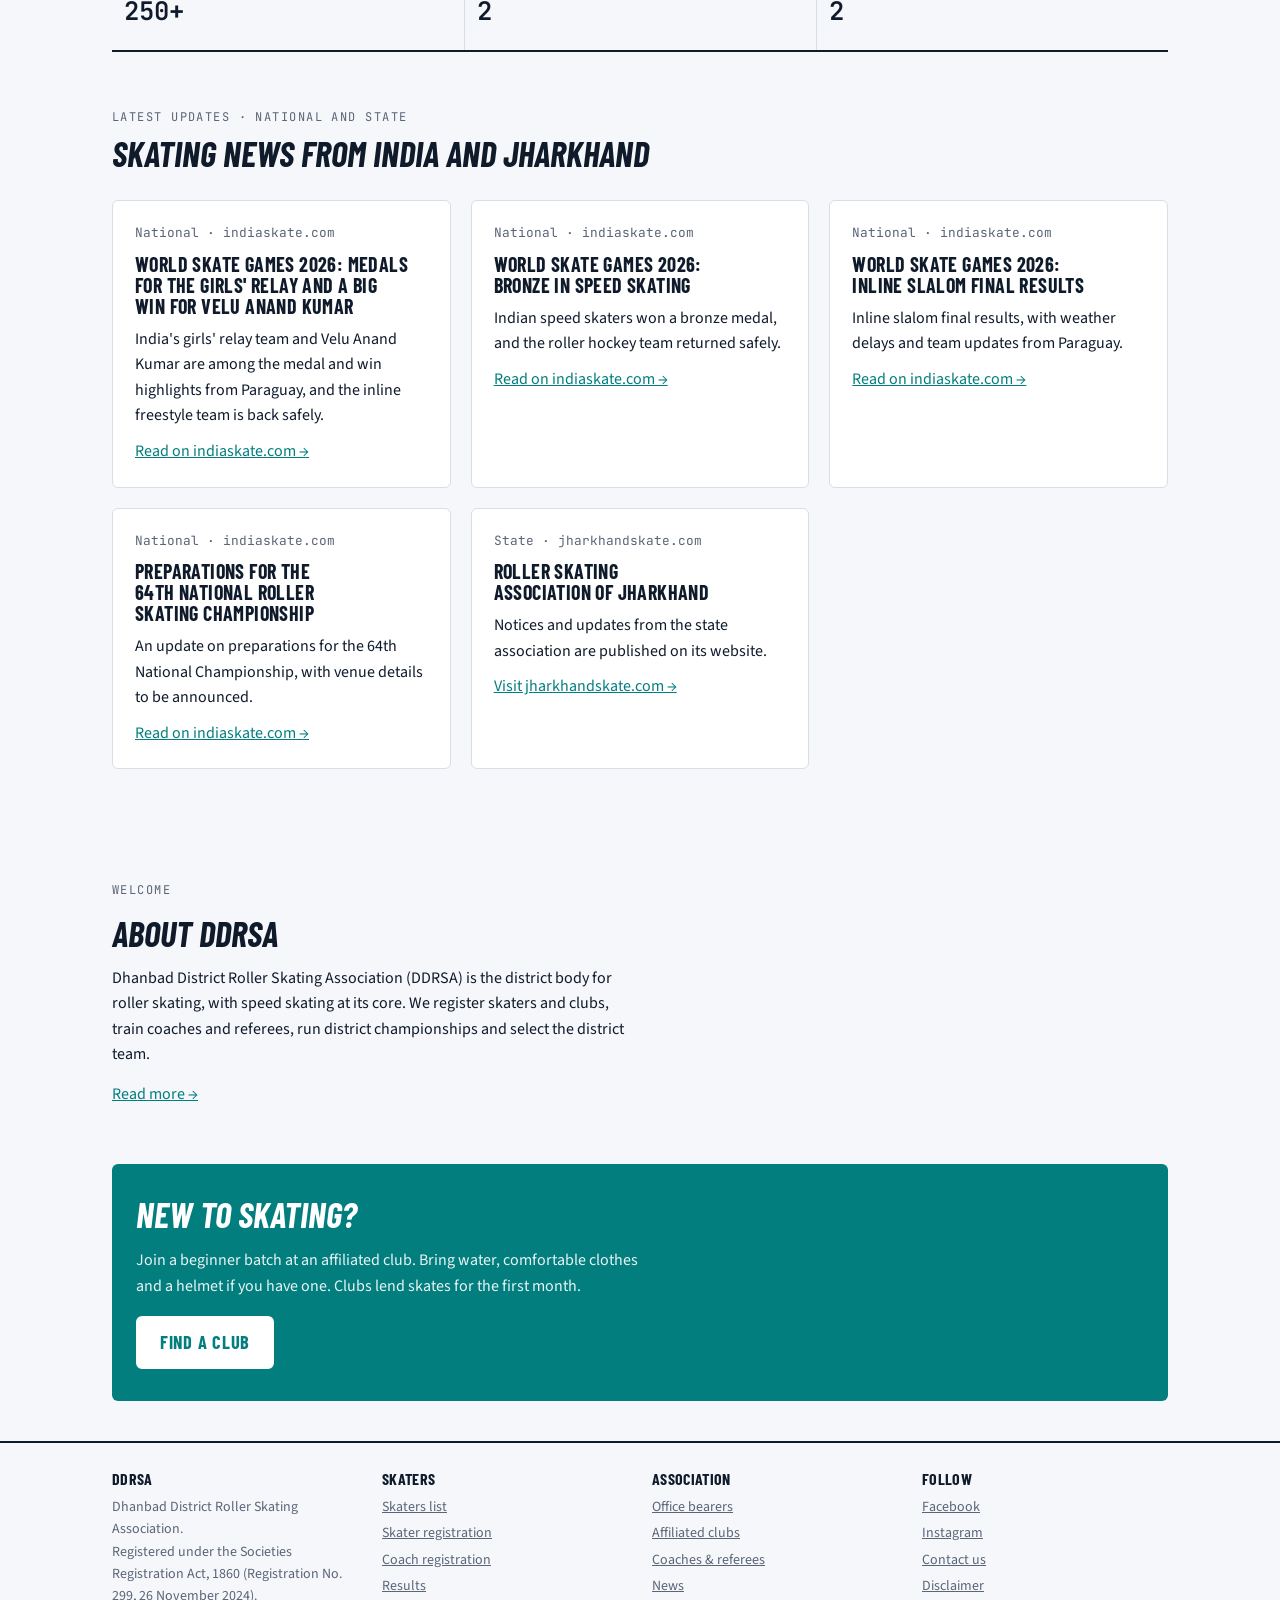
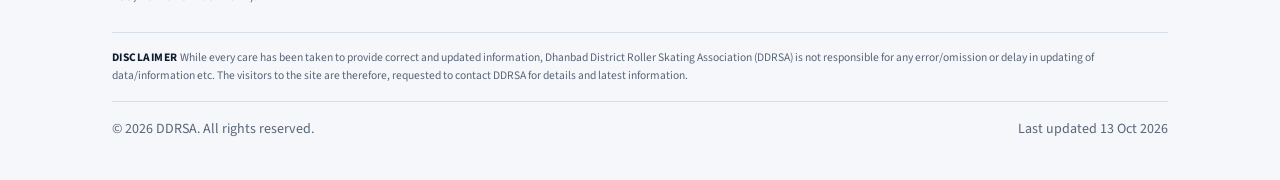
==== commit 96364235: "Sticky bar keeps a compact brand block (logo, DDRSA, full name on wide screens); Latest ticker stays" ====
--- a/index.html
+++ b/index.html
@@ -30,7 +30,7 @@
     </a>
     <nav aria-label="Main">
       <ul class="nav">
-      <li class="mini"><a class="mini-brand" href="index.html"><img src="img/ddrsa-logo-96.png" alt="" width="36" height="36"><span>DDRSA</span></a></li>
+      <li class="mini"><a class="mini-brand" href="index.html"><img src="img/ddrsa-logo-96.png" alt="DDRSA home" width="40" height="40"><span class="mini-text">DDRSA<small>Dhanbad District Roller Skating Association</small></span></a></li>
       <li><a href="index.html" aria-current="page">Home</a></li>
       <li><a href="about.html">About</a></li>
       <li><a href="championships.html">Championships</a></li>
--- a/styles.css
+++ b/styles.css
@@ -374,14 +374,30 @@
 @media (max-width: 900px) { .brand-name { font-size: 3rem; } .brand-sub { font-size: 1.1rem; } .brand-mark { width: 96px; height: 96px; } }
 @media (max-width: 560px) { .brand-mark { width: 64px; height: 64px; } .brand-name { font-size: 2.2rem; } .brand-sub { font-size: 0.8rem; letter-spacing: 0.03em; } }
 
-/* Sticky header: the large brand row scrolls away; the menu bar stays (with a small logo) */
+/* Sticky header: the large brand row scrolls away; the menu bar stays, with a compact brand block */
 .nav .mini { display: none; }
-@media (min-width: 1180px) {
+.mini-brand { display: flex; align-items: center; gap: 10px; border-bottom: 0 !important; }
+.mini-brand img { width: 40px; height: 40px; }
+.mini-text { display: none; font-family: var(--f-display); font-style: italic; font-weight: 800; font-size: 1.6rem; line-height: 1; text-transform: uppercase; letter-spacing: 0.02em; }
+.mini-text small { display: none; font-family: var(--f-mono); font-style: normal; font-weight: 400; font-size: 0.62rem; letter-spacing: 0.08em; color: var(--muted); margin-top: 3px; }
+@media (min-width: 1000px) {
   .site-head.is-stuck .nav .mini { display: block; margin-right: auto; }
-  .site-head.is-stuck .nav { flex-wrap: nowrap; align-items: center; }
-}
-.mini-brand { display: flex; align-items: center; gap: 8px; border-bottom: 0 !important; font-size: 1.5rem !important; font-style: italic; font-weight: 800 !important; }
-.mini-brand img { width: 36px; height: 36px; }
+  .site-head.is-stuck .nav { flex-wrap: nowrap; align-items: center; gap: 4px 12px; }
+  .site-head.is-stuck .nav a, .site-head.is-stuck .nav .sub-toggle { font-size: 1rem; }
+}
+@media (min-width: 1100px) { .site-head.is-stuck .mini-text { display: block; } }
+@media (min-width: 1400px) {
+  .site-head.is-stuck .wrap { max-width: none; padding-inline: 32px; }
+  .site-head.is-stuck .mini-text small { display: block; }
+  .site-head.is-stuck .nav { gap: 4px 18px; }
+  .site-head.is-stuck .nav a, .site-head.is-stuck .nav .sub-toggle { font-size: 1.1rem; }
+}
 @media (min-width: 761px) { html { scroll-padding-top: 80px; } }
-.foot-disclaimer { flex-basis: 100%; width: 100%; max-width: none; margin: 8px 0 0; padding-top: 16px; border-top: 1px solid var(--line); font-size: 0.85rem; line-height: 1.5; color: var(--muted); }
+.foot-disclaimer { flex-basis: 100%; width: 100%; max-width: none; margin: 8px 0 0; padding-top: 16px; border-top: 1px solid var(--line); font-size: 0.72rem; line-height: 1.55; color: var(--muted); }
 .foot-disclaimer strong { color: var(--ink); text-transform: uppercase; letter-spacing: 0.04em; }
+
+/* The Latest ticker (home page) stays fixed directly under the slim header bar */
+@media (min-width: 761px) {
+  .ribbon { position: sticky; top: var(--head-h, 0px); z-index: 9; }
+  html:has(.ribbon) { scroll-padding-top: 128px; }
+}
